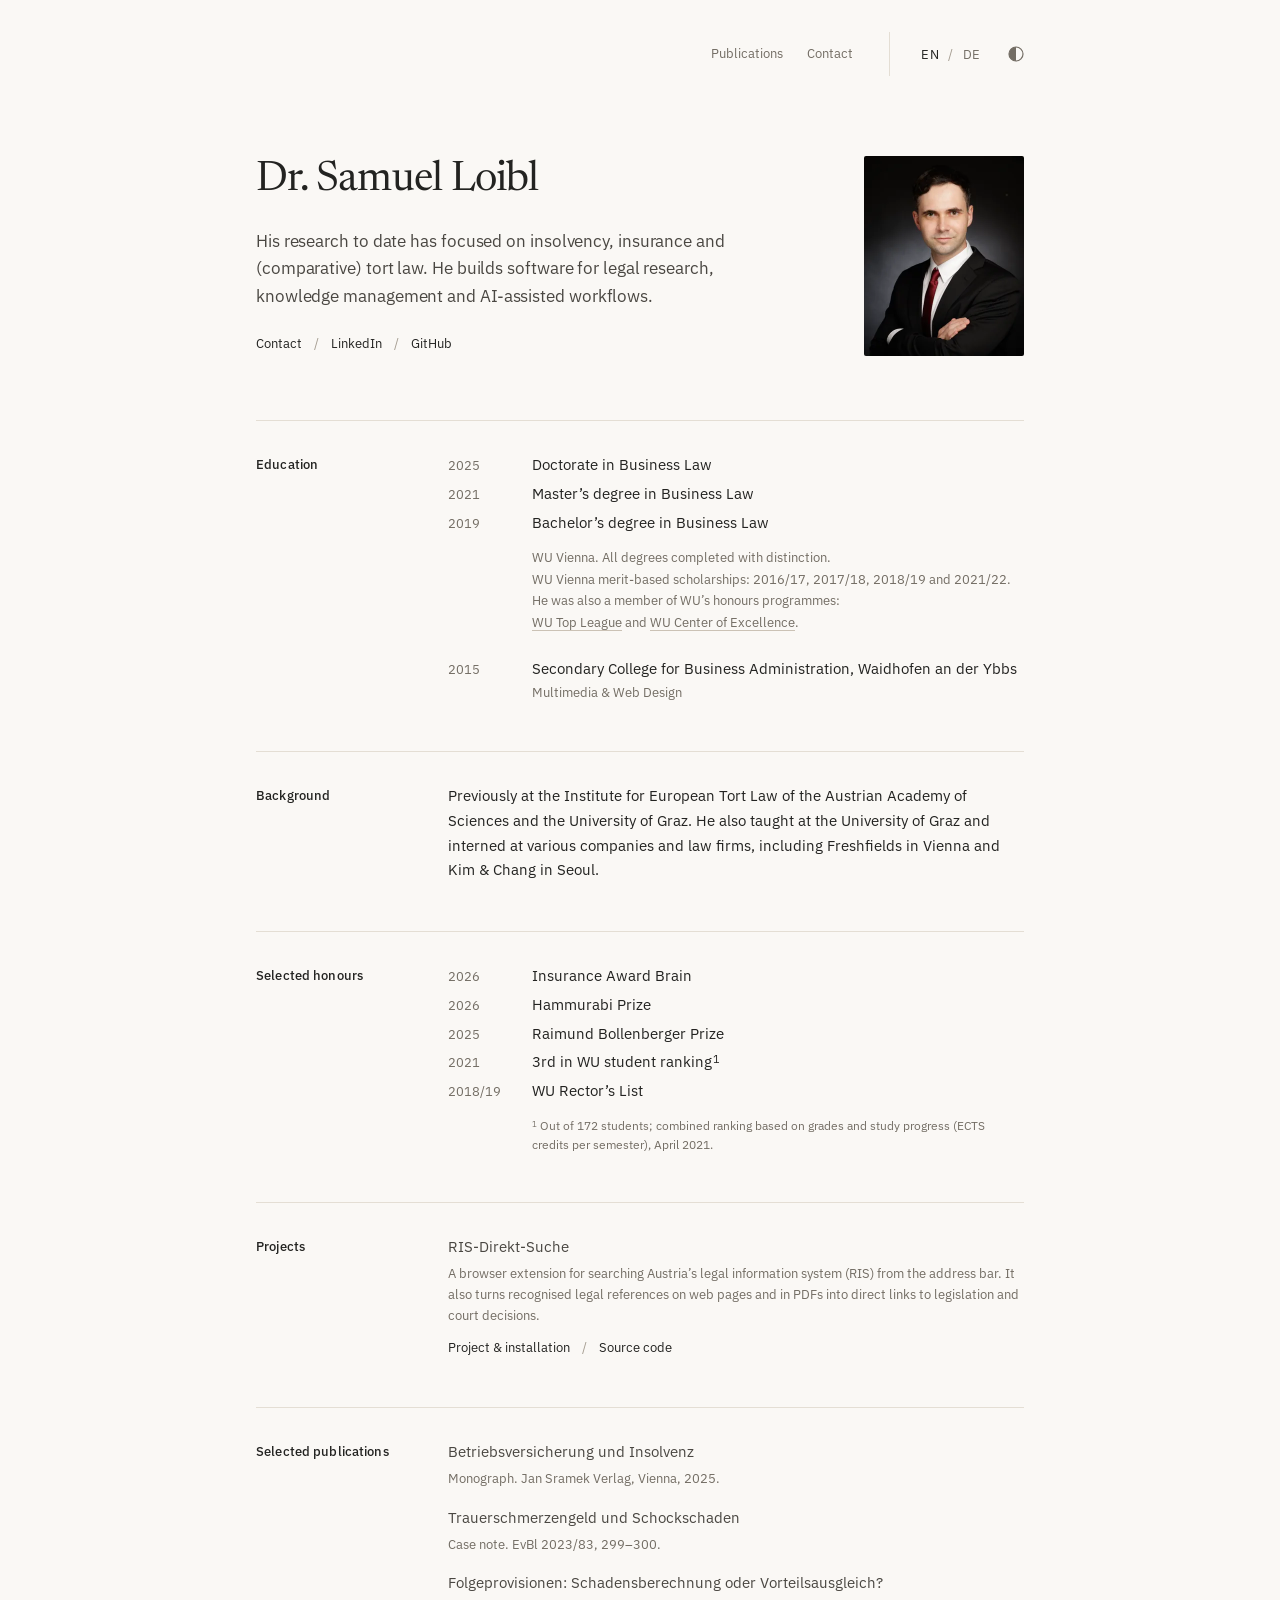
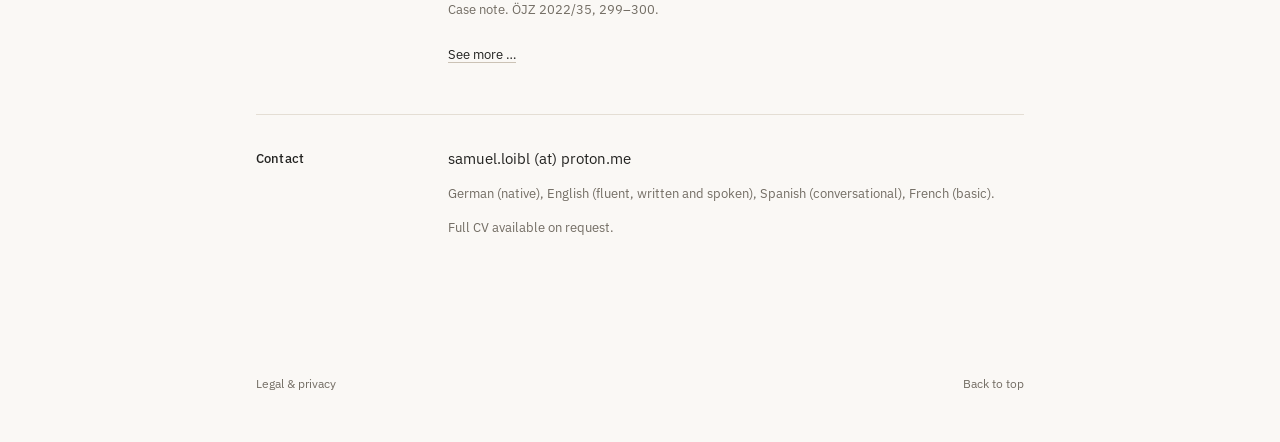
==== index.html @ 99f3029d "Publish bilingual personal website with mobile layout and WebMCP" ====
<!doctype html>
<html lang="en"><head><meta charset="utf-8"><meta name="viewport" content="width=device-width, initial-scale=1">
<meta http-equiv="Content-Security-Policy" content="default-src &#x27;self&#x27;; script-src &#x27;self&#x27; &#x27;sha256-1EBSZMq3tw6TobYhyd/L2dE8TTDBQzNN4M6pTHFcVWs=&#x27;; style-src &#x27;self&#x27;; img-src &#x27;self&#x27;; font-src &#x27;self&#x27;; connect-src &#x27;self&#x27;; object-src &#x27;none&#x27;; base-uri &#x27;none&#x27;; form-action &#x27;none&#x27;; frame-src &#x27;none&#x27;"><meta name="referrer" content="no-referrer">
<title>Dr. Samuel Loibl | Law &amp; AI</title><meta name="description" content="Dr. Samuel Loibl – law, AI and personal software projects. Research background in insolvency, insurance and (comparative) tort law."><meta name="author" content="Samuel Loibl"><meta name="theme-color" content="#faf8f5"><script>try{if(localStorage.getItem('theme')==='dark')document.documentElement.dataset.theme='dark'}catch(e){}</script><meta name="robots" content="index, follow, max-image-preview:large">
<link rel="canonical" href="https://samuelloibl.github.io/"><link rel="alternate" hreflang="en" href="https://samuelloibl.github.io/"><link rel="alternate" hreflang="de" href="https://samuelloibl.github.io/de/"><link rel="alternate" hreflang="x-default" href="https://samuelloibl.github.io/"><link rel="icon" href="/assets/monogram.svg" type="image/svg+xml"><link rel="preload" href="/assets/ibm-plex-sans-latin.woff2" as="font" type="font/woff2" crossorigin><link rel="preload" href="/assets/newsreader-latin.woff2" as="font" type="font/woff2" crossorigin><link rel="stylesheet" href="/styles.css">
<meta property="og:type" content="website"><meta property="og:title" content="Dr. Samuel Loibl | Law &amp; AI"><meta property="og:description" content="Dr. Samuel Loibl – law, AI and personal software projects. Research background in insolvency, insurance and (comparative) tort law."><meta property="og:url" content="https://samuelloibl.github.io/"><meta property="og:site_name" content="Samuel Loibl"><meta property="og:locale" content="en_GB"><meta property="og:image" content="https://samuelloibl.github.io/assets/social-card.png"><meta property="og:image:width" content="1200"><meta property="og:image:height" content="630"><meta property="og:image:alt" content="Dr. Samuel Loibl"><meta name="twitter:card" content="summary_large_image">
<script type="application/ld+json">{"@context": "https://schema.org", "@graph": [{"@type": "WebSite", "@id": "https://samuelloibl.github.io/#website", "name": "Samuel Loibl", "url": "https://samuelloibl.github.io/", "inLanguage": ["en", "de"]}, {"@type": "ProfilePage", "@id": "https://samuelloibl.github.io/#profile", "url": "https://samuelloibl.github.io/", "inLanguage": "en", "mainEntity": {"@type": "Person", "@id": "https://samuelloibl.github.io/#person", "name": "Samuel Loibl", "honorificPrefix": "Dr.", "url": "https://samuelloibl.github.io/", "description": "Dr. Samuel Loibl – law, AI and personal software projects. Research background in insolvency, insurance and (comparative) tort law.", "image": "https://samuelloibl.github.io/assets/samuel-loibl-portrait.webp", "sameAs": ["https://www.linkedin.com/in/samuel-loibl-91526b163/", "https://github.com/infinitelearning1"], "alumniOf": {"@type": "CollegeOrUniversity", "name": "Wirtschaftsuniversität Wien"}}}]}</script><script type="module" src="/assets/site.js"></script></head><body><div class="site-shell"><a class="skip-link" href="#main">Skip to content</a><header class="site-header"><nav aria-label="Main navigation"><a href="/publications/">Publications</a><a href="/#kontakt">Contact</a><span class="language-switch" role="group" aria-label="Language"><a href="/" lang="en" hreflang="en" aria-current="true">EN</a><span aria-hidden="true">/</span><a href="/de/" lang="de" hreflang="de">DE</a></span><button class="theme-toggle" type="button" aria-pressed="false" aria-label="Dark mode" title="Dark mode" hidden><svg viewBox="0 0 16 16" aria-hidden="true"><circle cx="8" cy="8" r="7" fill="none" stroke="currentColor" stroke-width="1.2"/><path d="M8 1a7 7 0 0 0 0 14z" fill="currentColor"/></svg></button></nav></header><main id="main"><section class="intro" aria-labelledby="intro-title">
  <div class="intro-copy"><h1 id="intro-title">Dr.&nbsp;Samuel Loibl</h1><p class="lead">His research to date has focused on insolvency, insurance and (comparative) tort law. He builds software for legal research, knowledge management and AI-assisted workflows.</p><div class="text-links"><a href="#kontakt">Contact</a><span aria-hidden="true">/</span><a href="https://www.linkedin.com/in/samuel-loibl-91526b163/">LinkedIn</a><span aria-hidden="true">/</span><a href="https://github.com/infinitelearning1">GitHub</a></div></div><figure class="portrait"><img src="/assets/samuel-loibl-portrait.webp" srcset="/assets/samuel-loibl-portrait-320.webp 320w, /assets/samuel-loibl-portrait.webp 480w" sizes="(max-width: 560px) 104px, 160px" alt="Samuel Loibl" width="480" height="600" decoding="async" fetchpriority="high"></figure>
</section>
<div class="register" id="profil">
<section class="row" aria-labelledby="education-title"><h2 class="row-label" id="education-title">Education</h2><div class="row-body"><dl class="timeline"><div><dt>Doctorate in Business Law</dt><dd><time datetime="2025">2025</time></dd></div><div><dt>Master’s degree in Business Law</dt><dd><time datetime="2021">2021</time></dd></div><div><dt>Bachelor’s degree in Business Law</dt><dd><time datetime="2019">2019</time></dd></div></dl><p class="row-note education-note">WU Vienna. All degrees completed with distinction.<br>WU Vienna merit-based scholarships: 2016/17, 2017/18, 2018/19 and 2021/22.<br>He was also a member of WU’s honours programmes: <a href="https://www.wu.ac.at/studierende/mein-studium/bachelorguide/bachelorguide-fuer-deutschsprachige-programme/foerderprogramme/wu-top-league/admission">WU Top League</a> and <a href="https://www.wu.ac.at/coe">WU Center of Excellence</a>.</p><dl class="timeline timeline-earlier"><div><dt>Secondary College for Business Administration, Waidhofen an der Ybbs<span class="timeline-detail">Multimedia &amp; Web Design</span></dt><dd><time datetime="2015">2015</time></dd></div></dl></div></section>
<section class="row" aria-labelledby="background-title"><h2 class="row-label" id="background-title">Background</h2><div class="row-body"><p>Previously at the Institute for European Tort Law of the Austrian Academy of Sciences and the University of Graz. He also taught at the University of Graz and interned at various companies and law firms, including Freshfields in Vienna and Kim &amp; Chang in Seoul.</p></div></section>
<section class="row" aria-labelledby="honours-title"><h2 class="row-label" id="honours-title">Selected honours</h2><div class="row-body"><dl class="timeline"><div><dt>Insurance Award Brain</dt><dd>2026</dd></div><div><dt>Hammurabi Prize</dt><dd>2026</dd></div><div><dt>Raimund Bollenberger Prize</dt><dd>2025</dd></div><div><dt>3rd in WU student ranking<sup>1</sup></dt><dd>2021</dd></div><div><dt>WU Rector’s List</dt><dd>2018/19</dd></div></dl><p class="row-note footnote"><sup>1</sup> Out of 172 students; combined ranking based on grades and study progress (ECTS credits per semester), April 2021.</p></div></section>
<section class="row" id="projekte" aria-labelledby="projects-title"><h2 class="row-label" id="projects-title">Projects</h2><div class="row-body"><article class="entry"><h3 class="entry-title"><a href="https://infinitelearning1.github.io/ris-direkt-suche/">RIS-Direkt-Suche</a></h3><p class="entry-description">A browser extension for searching Austria’s legal information system (RIS) from the address bar. It also turns recognised legal references on web pages and in PDFs into direct links to legislation and court decisions.</p><div class="text-links"><a href="https://infinitelearning1.github.io/ris-direkt-suche/">Project &amp; installation</a><span aria-hidden="true">/</span><a href="https://github.com/infinitelearning1/ris-direkt-suche">Source code</a></div></article></div></section>
<section class="row" id="publikationen" aria-labelledby="publications-title"><h2 class="row-label" id="publications-title">Selected publications</h2><div class="row-body"><ul class="publication-list selected-publications"><li class="entry" data-record="P14"><h3 class="entry-title" lang="de"><a href="https://www.jan-sramek-verlag.at/buch/978-3-7097-0396-0/">Betriebsversicherung und Insolvenz</a></h3><p class="entry-meta">Monograph. Jan Sramek Verlag, Vienna, 2025.</p></li><li class="entry" data-record="P06"><h3 class="entry-title" lang="de">Trauerschmerzengeld und Schockschaden</h3><p class="entry-meta">Case note. EvBl 2023/83, 299–300.</p></li><li class="entry" data-record="P05"><h3 class="entry-title" lang="de">Folgeprovisionen: Schadensberechnung oder Vorteilsausgleich?</h3><p class="entry-meta">Case note. ÖJZ 2022/35, 299–300.</p></li></ul><div class="publication-links"><a class="publication-more" href="/publications/" aria-label="See more publications and talks">See more …</a></div></div></section>
<section class="row contact" id="kontakt" aria-labelledby="contact-title" data-nosnippet><h2 class="row-label" id="contact-title">Contact</h2><div class="row-body"><p class="email-text">samuel.loibl (at) proton.me</p><p class="row-note language-note">German (native), English (fluent, written and spoken), Spanish (conversational), French (basic).</p><p class="row-note">Full CV available on request.</p></div></section>
</div>
</main><footer class="site-footer"><a href="/legal/">Legal &amp; privacy</a><a href="#main">Back to top</a></footer></div></body></html>
---- styles.css ----
/* Samuel Loibl — personal profile and long-form reading system.
   One type scale, one 4px spacing grid, one register: label column + text column. */
@font-face {
  font-family: 'IBM Plex Sans';
  font-style: normal;
  font-weight: 100 700;
  font-stretch: 100%;
  font-display: swap;
  src: url('/assets/ibm-plex-sans-latin-ext.woff2') format('woff2');
  unicode-range: U+0100-02BA, U+02BD-02C5, U+02C7-02CC, U+02CE-02D7, U+02DD-02FF, U+0304, U+0308, U+0329, U+1D00-1DBF, U+1E00-1E9F, U+1EF2-1EFF, U+2020, U+20A0-20AB, U+20AD-20C4, U+2113, U+2C60-2C7F, U+A720-A7FF;
}
@font-face {
  font-family: 'IBM Plex Sans';
  font-style: normal;
  font-weight: 100 700;
  font-stretch: 100%;
  font-display: swap;
  src: url('/assets/ibm-plex-sans-latin.woff2') format('woff2');
  unicode-range: U+0000-00FF, U+0131, U+0152-0153, U+02BB-02BC, U+02C6, U+02DA, U+02DC, U+0304, U+0308, U+0329, U+2000-206F, U+20AC, U+2122, U+2191, U+2193, U+2212, U+2215, U+FEFF, U+FFFD;
}
@font-face {
  font-family: 'Newsreader';
  font-style: normal;
  font-weight: 200 800;
  font-display: swap;
  src: url('/assets/newsreader-latin-ext.woff2') format('woff2');
  unicode-range: U+0100-02BA, U+02BD-02C5, U+02C7-02CC, U+02CE-02D7, U+02DD-02FF, U+0304, U+0308, U+0329, U+1D00-1DBF, U+1E00-1E9F, U+1EF2-1EFF, U+2020, U+20A0-20AB, U+20AD-20C4, U+2113, U+2C60-2C7F, U+A720-A7FF;
}
@font-face {
  font-family: 'Newsreader';
  font-style: normal;
  font-weight: 200 800;
  font-display: swap;
  src: url('/assets/newsreader-latin.woff2') format('woff2');
  unicode-range: U+0000-00FF, U+0131, U+0152-0153, U+02BB-02BC, U+02C6, U+02DA, U+02DC, U+0304, U+0308, U+0329, U+2000-206F, U+20AC, U+2122, U+2191, U+2193, U+2212, U+2215, U+FEFF, U+FFFD;
}

:root {
  color-scheme: light;

  /* Colour: paper, ink, blue for interaction only */
  --paper: #faf8f5;
  --surface: #f1ede6;
  --ink: #232321;
  --ink-soft: #4a4742;
  --muted: #736d64;
  --faint: #a59d91;
  --line: #e4ded4;
  --underline: #cbc2b5;
  --blue: #3a5a8a;
  --selection: #e2e8f1;
  --selection-ink: #1f365c;

  /* Type */
  --serif: 'Newsreader', Georgia, 'Times New Roman', serif;
  --sans: 'IBM Plex Sans', 'Segoe UI', system-ui, sans-serif;
  --text-xs: 0.75rem;     /* 12px  notes, footnotes */
  --text-sm: 0.8125rem;   /* 13px  labels, nav, meta */
  --text-base: 0.9375rem; /* 15px  body */
  --text-md: 0.9375rem;   /* 15px  entry titles */
  --text-lg: 1.0625rem;   /* 17px  lead */
  --text-xl: 2.625rem;    /* 42px  name */
  --text-2xl: 3rem;       /* 48px  page titles */
  --leading: 1.65;
  --leading-tight: 1.15;

  /* Space: 4px grid */
  --s-1: 0.25rem;
  --s-2: 0.5rem;
  --s-3: 0.75rem;
  --s-4: 1rem;
  --s-5: 1.5rem;
  --s-6: 2rem;
  --s-7: 3rem;
  --s-8: 4rem;
  --s-9: 6rem;

  /* Layout */
  --label: 10rem;
  --gap: 2rem;
  --measure: 36rem;
  --shell: calc(var(--label) + var(--gap) + var(--measure));
  --gutter: 3rem;

  --ease: 160ms ease;

  background: var(--paper);
  color: var(--ink);
  font-family: var(--sans);
  font-size: 100%;
  font-optical-sizing: auto;
  font-kerning: normal;
  text-rendering: optimizeLegibility;
  -webkit-font-smoothing: antialiased;
  -moz-osx-font-smoothing: grayscale;
  -webkit-text-size-adjust: 100%;
  text-size-adjust: 100%;
}

/* Light is the default; dark only on explicit choice (see assets/site.js). */
:root[data-theme='dark'] {
  color-scheme: dark;
  --paper: #1c1b19;
  --surface: #262421;
  --ink: #e9e5de;
  --ink-soft: #cbc6bd;
  --muted: #9b958b;
  --faint: #6f6a62;
  --line: #34312d;
  --underline: #57534c;
  --blue: #9db5dc;
  --selection: #2f3d52;
  --selection-ink: #e9eef7;
}

/* Fallback cross-fade for browsers without the View Transitions API */
:root.theme-fading,
:root.theme-fading *,
:root.theme-fading *::before,
:root.theme-fading *::after {
  transition: background-color 260ms ease, color 260ms ease, border-color 260ms ease, text-decoration-color 260ms ease !important;
}
::view-transition-old(root),
::view-transition-new(root) { animation-duration: 260ms; animation-timing-function: cubic-bezier(.4, 0, .2, 1); }

/* Theme switch: a small half-filled disc */
.theme-toggle {
  display: inline-grid;
  place-items: center;
  width: 2.75rem;
  height: 2.75rem;
  margin: 0 -0.875rem 0 -1.125rem;
  padding: 0;
  border: 0;
  background: none;
  color: var(--muted);
  cursor: pointer;
  align-self: center;
  transition: color var(--ease);
}
.theme-toggle:hover { color: var(--blue); }
/* Reserve the control's space while the small module loads. */
.theme-toggle[hidden] { display: inline-grid !important; visibility: hidden; }
.theme-toggle:focus-visible { outline: 2px solid var(--blue); outline-offset: -6px; border-radius: 50%; }
.theme-toggle svg { width: 1rem; height: 1rem; transition: transform 260ms cubic-bezier(.4, 0, .2, 1); }
:root[data-theme='dark'] .theme-toggle svg { transform: rotate(180deg); }

/* Base */
* { box-sizing: border-box; }
html { scroll-behavior: smooth; scroll-padding-top: var(--s-6); }
body {
  margin: 0;
  min-height: 100vh;
  background: var(--paper);
  font-size: var(--text-base);
  line-height: var(--leading);
}
h1, h2, h3, p, figure, dl, dd { margin: 0; }
h1, h2, h3 { font-weight: 450; text-wrap: balance; }
p { text-wrap: pretty; }
sup { font-size: 0.7em; line-height: 0; vertical-align: 0.4em; margin-left: 0.05em; }
input, select, button { font: inherit; }
[hidden] { display: none !important; }
::selection { color: var(--selection-ink); background: var(--selection); }

a {
  color: inherit;
  text-decoration-line: underline;
  text-decoration-color: var(--underline);
  text-decoration-thickness: 1px;
  text-underline-offset: 0.22em;
  transition: color var(--ease), text-decoration-color var(--ease);
}
a:hover { color: var(--blue); text-decoration-color: currentColor; }
a:focus-visible, input:focus-visible, select:focus-visible, summary:focus-visible {
  outline: 2px solid var(--blue);
  outline-offset: 4px;
  border-radius: 1px;
}
.arrow {
  display: inline-block;
  margin-left: 0.3em;
  font-family: var(--sans);
  font-weight: 400;
  transition: transform var(--ease);
}
a:hover .arrow { transform: translateX(2px); }

.muted { color: var(--muted); }
.keep-together { white-space: nowrap; hyphens: none; }
.small { font-size: var(--text-xs); line-height: 1.6; }
.visually-hidden { position: absolute; width: 1px; height: 1px; overflow: hidden; clip: rect(0, 0, 0, 0); white-space: nowrap; }
.skip-link { position: absolute; top: -100px; left: var(--s-5); z-index: 2; padding: var(--s-2) var(--s-3); background: var(--paper); font-size: var(--text-sm); }
.skip-link:focus { top: var(--s-3); }

/* Shell, header, footer */
.site-shell {
  max-width: calc(var(--shell) + 2 * var(--gutter));
  min-height: 100vh;
  margin: 0 auto;
  padding: 0 var(--gutter);
  display: flex;
  flex-direction: column;
}
main { flex: 1; }
.site-header {
  display: flex;
  align-items: baseline;
  justify-content: space-between;
  gap: var(--s-5);
  padding-block: var(--s-6) var(--s-4);
}
.wordmark {
  font: 450 1.0625rem/1 var(--serif);
  letter-spacing: -0.005em;
  text-decoration: none;
  white-space: nowrap;
}
.site-header nav {
  display: flex;
  flex-wrap: wrap;
  align-items: center;
  justify-content: flex-end;
  column-gap: var(--s-5);
  margin-left: auto;
  font-size: var(--text-sm);
  line-height: 2.75rem;
}
.site-header nav a { color: var(--muted); text-decoration: none; }
.site-header nav a:hover { color: var(--blue); }
.site-header nav a[aria-current='page'] { color: var(--ink); text-decoration: underline; text-decoration-color: var(--underline); }
.language-switch { display: inline-flex; align-items: center; gap: 0; margin-left: var(--s-3); padding-left: var(--s-5); border-left: 1px solid var(--line); line-height: 1; letter-spacing: 0.04em; }
.language-switch a { display: inline-flex; align-items: center; justify-content: center; min-width: 2rem; min-height: 2.75rem; }
.language-switch > span { padding-inline: 0.125rem; }
.site-header .language-switch a[aria-current='true'] { color: var(--ink); }
.language-switch > span { color: var(--faint); }

.site-footer {
  display: flex;
  flex-wrap: wrap;
  justify-content: space-between;
  gap: var(--s-5);
  margin-top: var(--s-8);
  padding-block: var(--s-5) var(--s-7);
  font-size: var(--text-xs);
  color: var(--muted);
}
.site-footer a { text-decoration: none; }

/* Shared text pieces */
.lead {
  max-width: 34rem;
  font: 400 var(--text-lg)/1.6 var(--sans);
  letter-spacing: -0.005em;
  color: var(--ink-soft);
}
.text-links {
  display: flex;
  flex-wrap: wrap;
  align-items: baseline;
  column-gap: var(--s-3);
  margin-top: var(--s-4);
  font: 400 var(--text-sm)/1.6 var(--sans);
}
.text-links a { text-decoration: none; }
.text-links a:hover { text-decoration: underline; }
.text-links > span[aria-hidden] { color: var(--faint); }
.eyebrow { font-size: var(--text-sm); color: var(--muted); letter-spacing: 0.02em; margin-bottom: var(--s-3); }
.quiet-link, .back-link { font-size: var(--text-sm); text-decoration: none; color: var(--muted); }

/* Home: intro */
.intro {
  display: grid;
  grid-template-columns: minmax(0, 1fr) auto;
  gap: var(--s-6);
  align-items: start;
  padding-block: var(--s-8) var(--s-8);
}
.intro h1 {
  font: 400 var(--text-xl)/var(--leading-tight) var(--serif);
  letter-spacing: -0.022em;
  margin-bottom: var(--s-5);
}
.intro .text-links { margin-top: var(--s-5); }
.portrait {
  width: 10rem;
  aspect-ratio: 4 / 5;
  overflow: hidden;
  border-radius: 2px;
}
.portrait img {
  display: block;
  width: 100%;
  height: 100%;
  object-fit: cover;
  object-position: center;
}
.portrait-placeholder {
  aspect-ratio: 4 / 5;
  display: flex;
  align-items: center;
  justify-content: center;
  background: var(--surface);
  color: var(--faint);
  font: italic 400 var(--text-sm) var(--serif);
}
.portrait figcaption { margin-top: var(--s-2); font-size: var(--text-xs); color: var(--muted); text-align: right; }

/* Register: label column + text column */
.row {
  display: grid;
  grid-template-columns: var(--label) minmax(0, var(--measure));
  column-gap: var(--gap);
  padding-block: var(--s-6) var(--s-7);
  border-top: 1px solid var(--line);
}
.row-label {
  grid-column: 1;
  font: 500 var(--text-sm)/1.5rem var(--sans);
  letter-spacing: 0.01em;
  color: var(--ink);
}
.row-count { display: block; font-weight: 400; color: var(--faint); font-variant-numeric: tabular-nums; }
.row-body { grid-column: 2; min-width: 0; }
.row-body > p + p { margin-top: var(--s-3); }
.row-note { margin-top: var(--s-3); font-size: var(--text-sm); color: var(--muted); }
.footnote { font-size: var(--text-xs); line-height: 1.6; }
.row-end { border-top: 0; padding-top: 0; }
.language-note { font-size: var(--text-sm); color: var(--muted); }

/* Timeline: year column + text, aligned identically everywhere */
.timeline > div {
  display: grid;
  grid-template-columns: 4.25rem minmax(0, 1fr);
  column-gap: var(--s-4);
  align-items: baseline;
}
.timeline > div + div { margin-top: var(--s-1); }
.timeline dt { grid-column: 2; grid-row: 1; font-weight: 400; }
.timeline dd {
  grid-column: 1;
  grid-row: 1;
  font-size: var(--text-sm);
  color: var(--muted);
  font-variant-numeric: tabular-nums lining-nums;
  white-space: nowrap;
}
.timeline dt a { text-decoration-color: var(--underline); }
.timeline-detail { display: block; font-size: var(--text-sm); color: var(--muted); }

.timeline + .row-note { padding-left: calc(4.25rem + var(--s-4)); }
.education-note a { white-space: nowrap; }
.timeline-earlier { margin-top: var(--s-5); }

/* Entries: projects, publications, notes */
.entry + .entry { margin-top: var(--s-5); }
.entry-title {
  font: 400 var(--text-base)/var(--leading) var(--sans);
  letter-spacing: normal;
  color: var(--ink-soft);
}
.entry-title a { text-decoration: none; }
.entry-title a:hover { text-decoration: underline; text-decoration-color: currentColor; }
.publication-files {
  display: inline-flex;
  gap: 0.375rem;
  margin-inline-start: 0.5rem;
  vertical-align: middle;
  transform: translateY(-0.1em);
  white-space: nowrap;
  hyphens: none;
}
.publication-files .publication-file {
  display: inline-flex;
  align-items: center;
  min-height: 1.5rem;
  padding: 0.125rem 0.375rem;
  border: 1px solid var(--underline);
  border-radius: 0.1875rem;
  font: 400 0.6875rem/1.2 var(--sans);
  color: var(--ink-soft);
  text-decoration: none;
  transition: color var(--ease), border-color var(--ease), background-color var(--ease);
}
.publication-files .publication-file:hover {
  color: var(--blue);
  border-color: currentColor;
  text-decoration: none;
  background-color: var(--selection);
}
.entry-title + p { margin-top: var(--s-1); }
.entry-meta, .entry-description { font-size: var(--text-sm); line-height: 1.6; color: var(--muted); overflow-wrap: break-word; }
.entry-meta a { text-decoration-color: var(--underline); }
.entry .text-links { margin-top: var(--s-3); }
.publication-links {
  display: flex;
  flex-wrap: wrap;
  align-items: baseline;
  gap: var(--s-2) var(--s-5);
  margin-top: var(--s-3);
  font: 400 var(--text-sm)/1.6 var(--sans);
}
.publication-more { white-space: nowrap; }
.selected-publications .entry + .entry { margin-top: var(--s-4); }
.selected-publications + .publication-links { margin-top: var(--s-5); }
.email-text { font-variant-numeric: tabular-nums; }

/* Subpages */
.page-intro { max-width: calc(var(--label) + var(--gap) + var(--measure)); padding-block: var(--s-8) var(--s-7); }
.page-intro h1 {
  font: 400 var(--text-2xl)/1.1 var(--serif);
  letter-spacing: -0.025em;
  margin-bottom: var(--s-4);
}
.page-intro .text-links { margin-top: var(--s-5); }
.page-intro .back-link { display: inline-block; margin-top: var(--s-5); }

.publication-list { margin: 0; padding: 0; list-style: none; }
.publication-item { scroll-margin-top: var(--s-6); }
.publication-item:target .entry-title { color: var(--blue); }
.publication-group .row-label { position: sticky; top: var(--s-5); align-self: start; }
.source-note { max-width: 32rem; font-size: var(--text-xs); line-height: 1.6; color: var(--muted); }

.note-preview-link { display: block; text-decoration: none; }
.note-preview-link:hover .entry-title { color: var(--blue); }
.draft-label { font-size: var(--text-xs); color: var(--muted); }

/* Article (local preview) */
.article-intro { max-width: none; }
.article-intro > .back-link { display: inline-block; margin-bottom: var(--s-6); }
.article-intro h1 { font-size: 3.25rem; max-width: 40rem; }
.draft-notice {
  max-width: var(--measure);
  margin-top: var(--s-5);
  padding-left: var(--s-4);
  border-left: 2px solid var(--line);
  font-size: var(--text-sm);
  color: var(--muted);
}
.article-layout {
  display: grid;
  grid-template-columns: var(--label) minmax(0, var(--measure));
  column-gap: var(--gap);
  align-items: start;
  padding-top: var(--s-6);
  border-top: 1px solid var(--line);
}
.article-toc { position: sticky; top: var(--s-6); }
.article-toc summary { list-style: none; margin-bottom: var(--s-4); font: 500 var(--text-sm)/1.5rem var(--sans); cursor: pointer; }
.article-toc summary::-webkit-details-marker { display: none; }
.article-toc ol { margin: 0; padding: 0; list-style: none; }
.article-toc li + li { margin-top: var(--s-1); }
.article-toc a {
  display: block;
  padding: var(--s-1) 0 var(--s-1) var(--s-3);
  border-left: 1px solid var(--line);
  font-size: var(--text-xs);
  line-height: 1.5;
  color: var(--muted);
  text-decoration: none;
}
.article-toc a:hover, .article-toc a.is-active { color: var(--blue); border-color: var(--blue); }
.article-toc .toc-level-3 a { padding-left: var(--s-5); }

.prose {
  font: 400 1.25rem/1.7 var(--serif);
  font-variant-numeric: oldstyle-nums proportional-nums;
  hanging-punctuation: first;
  overflow-wrap: break-word;
}
.prose p { margin-bottom: 1.7rem; }
.prose h2 { font: 450 1.75rem/1.25 var(--serif); letter-spacing: -0.015em; margin: var(--s-7) 0 var(--s-4); scroll-margin-top: var(--s-6); }
.prose h3 { font: 450 1.375rem/1.35 var(--serif); margin: var(--s-6) 0 var(--s-3); scroll-margin-top: var(--s-6); }
.prose hr { border: 0; border-top: 1px solid var(--line); margin: var(--s-7) 0; }
.prose blockquote { margin: var(--s-6) 0; padding-left: var(--s-5); border-left: 2px solid var(--blue); color: var(--ink-soft); font-style: italic; }
.prose li { margin-bottom: var(--s-2); }
.prose .footnote-ref { margin-left: 2px; font: 0.625rem var(--sans); vertical-align: super; }
.prose .footnotes-section { margin-top: var(--s-7); padding-top: var(--s-3); border-top: 1px solid var(--line); font: var(--text-sm)/1.6 var(--sans); color: var(--ink-soft); }

/* Styleguide compatibility */
.degree-list > div { display: grid; grid-template-columns: 4.25rem minmax(0, 1fr); column-gap: var(--s-4); }
.degree-list dt { grid-column: 2; grid-row: 1; font-weight: 400; }
.degree-list dd { grid-column: 1; grid-row: 1; color: var(--muted); font-variant-numeric: tabular-nums; }
.degree-note { margin-top: var(--s-3); font-size: var(--text-xs); color: var(--muted); }

/* Tablet and phone: the register collapses into one column */
@media (max-width: 760px) {
  :root { --gutter: 1.5rem; }
  .intro { padding-block: var(--s-7); }
  .row, .article-layout { grid-template-columns: minmax(0, 1fr); }
  .row-label { margin-bottom: var(--s-3); }
  .row-count { display: inline; margin-left: var(--s-2); }
  .row-body { grid-column: 1; }
  .publication-group .row-label { position: static; }
  .row { padding-block: var(--s-5) var(--s-6); }
  .page-intro { padding-block: var(--s-7) var(--s-6); }
  .article-toc { position: static; margin-bottom: var(--s-5); padding-bottom: var(--s-4); border-bottom: 1px solid var(--line); }
  .article-toc summary { list-style: revert; margin-bottom: var(--s-3); }
  .article-toc details:not([open]) summary { margin-bottom: 0; }
  .article-layout { border-top: 0; padding-top: 0; }
}
@media (max-width: 560px) {
  :root { --gutter: 1.25rem; --text-xl: 2.125rem; --text-2xl: 2.375rem; }
  .timeline + .education-note { padding-left: 0; }
  .site-header { padding-block: var(--s-4) var(--s-2); }
  .site-header.has-wordmark { flex-wrap: wrap; row-gap: 0; }
  .site-header.has-wordmark nav { flex-basis: 100%; margin-left: 0; justify-content: flex-start; }
  .site-header nav { align-items: center; column-gap: var(--s-3); }
  .language-switch { align-items: center; gap: 0; margin-left: 0; padding-left: var(--s-2); }
  .theme-toggle { flex: 0 0 2.75rem; margin-inline: 0 -0.5rem; }
  .intro { grid-template-columns: minmax(0, 1fr); gap: var(--s-5); padding-block: var(--s-5) var(--s-6); }
  .portrait { order: -1; width: 6.5rem; }
  .portrait figcaption { display: none; }
  .intro h1 { margin-bottom: var(--s-4); }
  .intro .text-links { margin-top: var(--s-4); }
  .text-links a, .publication-more, .site-footer a { display: inline-flex; align-items: center; min-height: 2rem; padding-block: 0.375rem; }
  .timeline + .row-note.footnote { padding-left: 0; }
  .page-intro { padding-block: var(--s-6) var(--s-5); }
  .row-body, .lead, .entry-title, .prose { hyphens: auto; -webkit-hyphens: auto; }
  .lead:lang(en) { hyphens: none; -webkit-hyphens: none; }
  .article-intro h1 { font-size: 2.375rem; }
  .prose { font-size: 1.125rem; }
  .prose h2 { font-size: 1.5rem; }
  .site-footer { margin-top: var(--s-7); column-gap: var(--s-4); row-gap: var(--s-2); padding-bottom: calc(var(--s-6) + env(safe-area-inset-bottom, 0px)); }
}
@media (max-width: 400px) {
  .timeline > div { grid-template-columns: 3rem minmax(0, 1fr); column-gap: var(--s-2); }
  .timeline + .row-note:not(.education-note):not(.footnote) { padding-left: calc(3rem + var(--s-2)); }
  .site-header nav { column-gap: var(--s-2); }
  .language-switch { padding-left: var(--s-1); }
}
/* One short entrance, without scroll effects or a hidden-content dependency. */
@keyframes quiet-arrival {
  from { opacity: 0.7; transform: translateY(5px); }
  to { opacity: 1; transform: none; }
}
@media screen and (prefers-reduced-motion: no-preference) {
  .intro-copy, .portrait, .page-intro {
    animation: quiet-arrival 360ms cubic-bezier(.2, .65, .3, 1) backwards;
  }
  .portrait { animation-delay: 60ms; }
}
@media (prefers-reduced-motion: reduce) {
  html { scroll-behavior: auto; }
  *, *::before, *::after { transition: none !important; animation: none !important; }
  ::view-transition-old(root), ::view-transition-new(root) { animation: none !important; }
}
@media print {
  .site-header nav, .skip-link, .site-footer a, .portrait { display: none; }
  .site-shell { max-width: none; padding: 0; }
  a { text-decoration: none; }
}
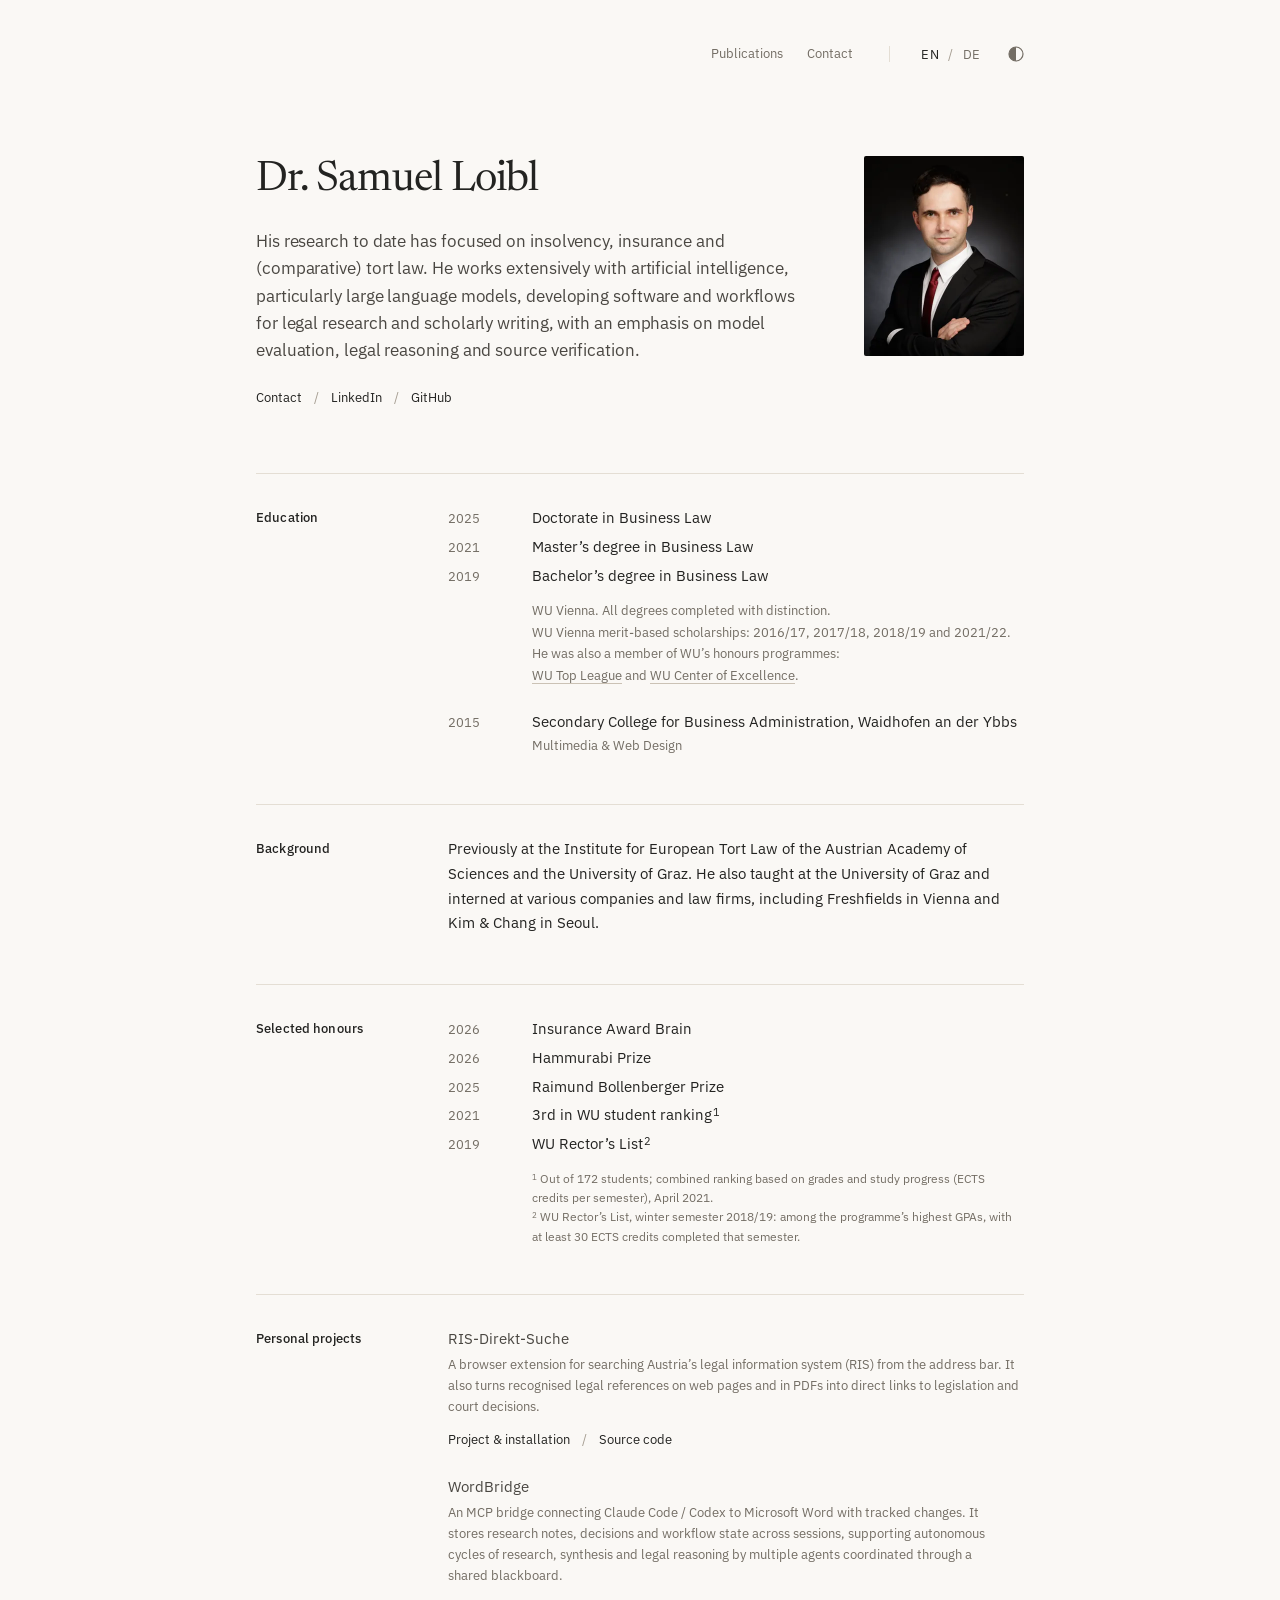
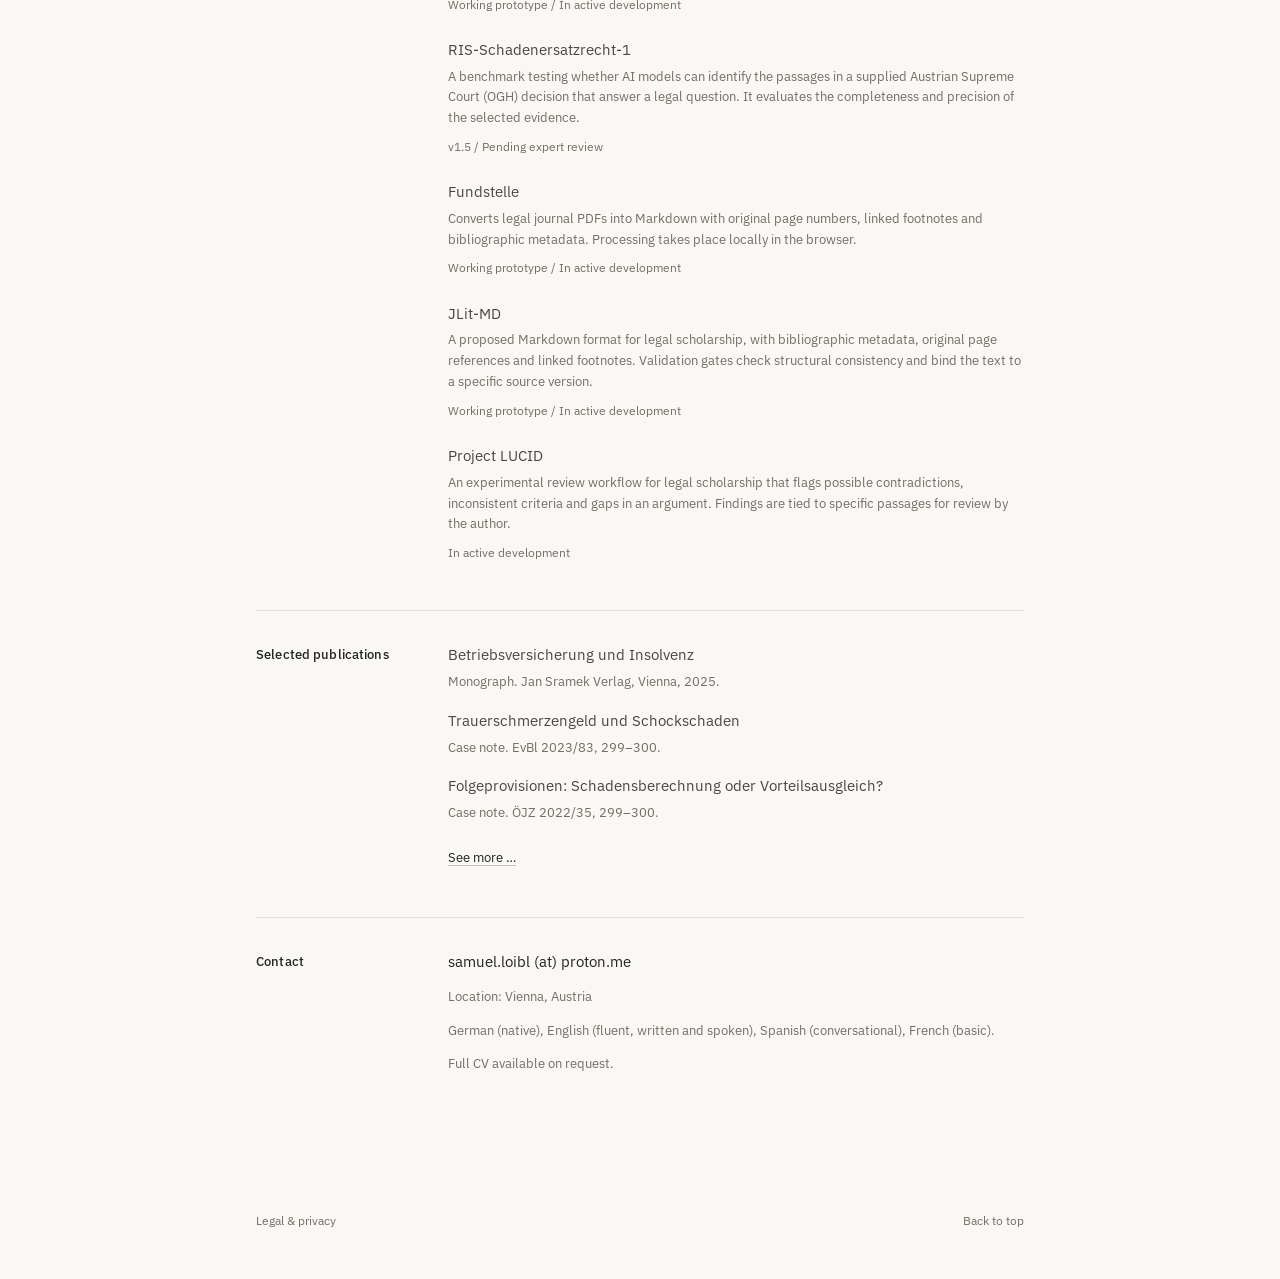
==== commit e55db4bc: "Update bilingual profile, personal projects and honours" ====
--- a/index.html
+++ b/index.html
@@ -2,17 +2,17 @@
 <html lang="en"><head><meta charset="utf-8"><meta name="viewport" content="width=device-width, initial-scale=1">
 <meta http-equiv="Content-Security-Policy" content="default-src &#x27;self&#x27;; script-src &#x27;self&#x27; &#x27;sha256-1EBSZMq3tw6TobYhyd/L2dE8TTDBQzNN4M6pTHFcVWs=&#x27;; style-src &#x27;self&#x27;; img-src &#x27;self&#x27;; font-src &#x27;self&#x27;; connect-src &#x27;self&#x27;; object-src &#x27;none&#x27;; base-uri &#x27;none&#x27;; form-action &#x27;none&#x27;; frame-src &#x27;none&#x27;"><meta name="referrer" content="no-referrer">
 <title>Dr. Samuel Loibl | Law &amp; AI</title><meta name="description" content="Dr. Samuel Loibl – law, AI and personal software projects. Research background in insolvency, insurance and (comparative) tort law."><meta name="author" content="Samuel Loibl"><meta name="theme-color" content="#faf8f5"><script>try{if(localStorage.getItem('theme')==='dark')document.documentElement.dataset.theme='dark'}catch(e){}</script><meta name="robots" content="index, follow, max-image-preview:large">
-<link rel="canonical" href="https://samuelloibl.github.io/"><link rel="alternate" hreflang="en" href="https://samuelloibl.github.io/"><link rel="alternate" hreflang="de" href="https://samuelloibl.github.io/de/"><link rel="alternate" hreflang="x-default" href="https://samuelloibl.github.io/"><link rel="icon" href="/assets/monogram.svg" type="image/svg+xml"><link rel="preload" href="/assets/ibm-plex-sans-latin.woff2" as="font" type="font/woff2" crossorigin><link rel="preload" href="/assets/newsreader-latin.woff2" as="font" type="font/woff2" crossorigin><link rel="stylesheet" href="/styles.css">
+<link rel="canonical" href="https://samuelloibl.github.io/"><link rel="alternate" hreflang="en" href="https://samuelloibl.github.io/"><link rel="alternate" hreflang="de" href="https://samuelloibl.github.io/de/"><link rel="alternate" hreflang="x-default" href="https://samuelloibl.github.io/"><link rel="icon" href="/assets/monogram.svg" type="image/svg+xml"><link rel="preload" href="/assets/ibm-plex-sans-latin.woff2" as="font" type="font/woff2" crossorigin><link rel="preload" href="/assets/newsreader-latin.woff2" as="font" type="font/woff2" crossorigin><link rel="stylesheet" href="/styles.css?v=317d11c8c264">
 <meta property="og:type" content="website"><meta property="og:title" content="Dr. Samuel Loibl | Law &amp; AI"><meta property="og:description" content="Dr. Samuel Loibl – law, AI and personal software projects. Research background in insolvency, insurance and (comparative) tort law."><meta property="og:url" content="https://samuelloibl.github.io/"><meta property="og:site_name" content="Samuel Loibl"><meta property="og:locale" content="en_GB"><meta property="og:image" content="https://samuelloibl.github.io/assets/social-card.png"><meta property="og:image:width" content="1200"><meta property="og:image:height" content="630"><meta property="og:image:alt" content="Dr. Samuel Loibl"><meta name="twitter:card" content="summary_large_image">
-<script type="application/ld+json">{"@context": "https://schema.org", "@graph": [{"@type": "WebSite", "@id": "https://samuelloibl.github.io/#website", "name": "Samuel Loibl", "url": "https://samuelloibl.github.io/", "inLanguage": ["en", "de"]}, {"@type": "ProfilePage", "@id": "https://samuelloibl.github.io/#profile", "url": "https://samuelloibl.github.io/", "inLanguage": "en", "mainEntity": {"@type": "Person", "@id": "https://samuelloibl.github.io/#person", "name": "Samuel Loibl", "honorificPrefix": "Dr.", "url": "https://samuelloibl.github.io/", "description": "Dr. Samuel Loibl – law, AI and personal software projects. Research background in insolvency, insurance and (comparative) tort law.", "image": "https://samuelloibl.github.io/assets/samuel-loibl-portrait.webp", "sameAs": ["https://www.linkedin.com/in/samuel-loibl-91526b163/", "https://github.com/infinitelearning1"], "alumniOf": {"@type": "CollegeOrUniversity", "name": "Wirtschaftsuniversität Wien"}}}]}</script><script type="module" src="/assets/site.js"></script></head><body><div class="site-shell"><a class="skip-link" href="#main">Skip to content</a><header class="site-header"><nav aria-label="Main navigation"><a href="/publications/">Publications</a><a href="/#kontakt">Contact</a><span class="language-switch" role="group" aria-label="Language"><a href="/" lang="en" hreflang="en" aria-current="true">EN</a><span aria-hidden="true">/</span><a href="/de/" lang="de" hreflang="de">DE</a></span><button class="theme-toggle" type="button" aria-pressed="false" aria-label="Dark mode" title="Dark mode" hidden><svg viewBox="0 0 16 16" aria-hidden="true"><circle cx="8" cy="8" r="7" fill="none" stroke="currentColor" stroke-width="1.2"/><path d="M8 1a7 7 0 0 0 0 14z" fill="currentColor"/></svg></button></nav></header><main id="main"><section class="intro" aria-labelledby="intro-title">
-  <div class="intro-copy"><h1 id="intro-title">Dr.&nbsp;Samuel Loibl</h1><p class="lead">His research to date has focused on insolvency, insurance and (comparative) tort law. He builds software for legal research, knowledge management and AI-assisted workflows.</p><div class="text-links"><a href="#kontakt">Contact</a><span aria-hidden="true">/</span><a href="https://www.linkedin.com/in/samuel-loibl-91526b163/">LinkedIn</a><span aria-hidden="true">/</span><a href="https://github.com/infinitelearning1">GitHub</a></div></div><figure class="portrait"><img src="/assets/samuel-loibl-portrait.webp" srcset="/assets/samuel-loibl-portrait-320.webp 320w, /assets/samuel-loibl-portrait.webp 480w" sizes="(max-width: 560px) 104px, 160px" alt="Samuel Loibl" width="480" height="600" decoding="async" fetchpriority="high"></figure>
+<script type="application/ld+json">{"@context": "https://schema.org", "@graph": [{"@type": "WebSite", "@id": "https://samuelloibl.github.io/#website", "name": "Samuel Loibl", "url": "https://samuelloibl.github.io/", "inLanguage": ["en", "de"]}, {"@type": "ProfilePage", "@id": "https://samuelloibl.github.io/#profile", "url": "https://samuelloibl.github.io/", "inLanguage": "en", "mainEntity": {"@type": "Person", "@id": "https://samuelloibl.github.io/#person", "name": "Samuel Loibl", "honorificPrefix": "Dr.", "url": "https://samuelloibl.github.io/", "description": "Dr. Samuel Loibl – law, AI and personal software projects. Research background in insolvency, insurance and (comparative) tort law.", "image": "https://samuelloibl.github.io/assets/samuel-loibl-portrait.webp", "sameAs": ["https://www.linkedin.com/in/samuel-loibl-91526b163/", "https://github.com/infinitelearning1"], "alumniOf": {"@type": "CollegeOrUniversity", "name": "Wirtschaftsuniversität Wien"}}}]}</script><script type="module" src="/assets/site.js?v=b00cd8faa18a"></script></head><body><div class="site-shell"><a class="skip-link" href="#main">Skip to content</a><header class="site-header"><nav aria-label="Main navigation"><a href="/publications/">Publications</a><a href="/#kontakt">Contact</a><span class="language-switch" role="group" aria-label="Language"><a href="/" lang="en" hreflang="en" aria-current="true">EN</a><span aria-hidden="true">/</span><a href="/de/" lang="de" hreflang="de">DE</a></span><button class="theme-toggle" type="button" aria-pressed="false" aria-label="Dark mode" title="Dark mode" hidden><svg viewBox="0 0 16 16" aria-hidden="true"><circle cx="8" cy="8" r="7" fill="none" stroke="currentColor" stroke-width="1.2"/><path d="M8 1a7 7 0 0 0 0 14z" fill="currentColor"/></svg></button></nav></header><main id="main"><section class="intro" aria-labelledby="intro-title">
+  <div class="intro-copy"><h1 id="intro-title">Dr.&nbsp;Samuel Loibl</h1><p class="lead">His research to date has focused on insolvency, insurance and (comparative) tort law. He works extensively with artificial intelligence, particularly large language models, developing software and workflows for legal research and scholarly writing, with an emphasis on model evaluation, legal reasoning and source verification.</p><div class="text-links"><a href="#kontakt">Contact</a><span aria-hidden="true">/</span><a href="https://www.linkedin.com/in/samuel-loibl-91526b163/">LinkedIn</a><span aria-hidden="true">/</span><a href="https://github.com/infinitelearning1">GitHub</a></div></div><figure class="portrait"><img src="/assets/samuel-loibl-portrait.webp" srcset="/assets/samuel-loibl-portrait-320.webp 320w, /assets/samuel-loibl-portrait.webp 480w" sizes="(max-width: 560px) 104px, 160px" alt="Samuel Loibl" width="480" height="600" decoding="async" fetchpriority="high"></figure>
 </section>
 <div class="register" id="profil">
 <section class="row" aria-labelledby="education-title"><h2 class="row-label" id="education-title">Education</h2><div class="row-body"><dl class="timeline"><div><dt>Doctorate in Business Law</dt><dd><time datetime="2025">2025</time></dd></div><div><dt>Master’s degree in Business Law</dt><dd><time datetime="2021">2021</time></dd></div><div><dt>Bachelor’s degree in Business Law</dt><dd><time datetime="2019">2019</time></dd></div></dl><p class="row-note education-note">WU Vienna. All degrees completed with distinction.<br>WU Vienna merit-based scholarships: 2016/17, 2017/18, 2018/19 and 2021/22.<br>He was also a member of WU’s honours programmes: <a href="https://www.wu.ac.at/studierende/mein-studium/bachelorguide/bachelorguide-fuer-deutschsprachige-programme/foerderprogramme/wu-top-league/admission">WU Top League</a> and <a href="https://www.wu.ac.at/coe">WU Center of Excellence</a>.</p><dl class="timeline timeline-earlier"><div><dt>Secondary College for Business Administration, Waidhofen an der Ybbs<span class="timeline-detail">Multimedia &amp; Web Design</span></dt><dd><time datetime="2015">2015</time></dd></div></dl></div></section>
 <section class="row" aria-labelledby="background-title"><h2 class="row-label" id="background-title">Background</h2><div class="row-body"><p>Previously at the Institute for European Tort Law of the Austrian Academy of Sciences and the University of Graz. He also taught at the University of Graz and interned at various companies and law firms, including Freshfields in Vienna and Kim &amp; Chang in Seoul.</p></div></section>
-<section class="row" aria-labelledby="honours-title"><h2 class="row-label" id="honours-title">Selected honours</h2><div class="row-body"><dl class="timeline"><div><dt>Insurance Award Brain</dt><dd>2026</dd></div><div><dt>Hammurabi Prize</dt><dd>2026</dd></div><div><dt>Raimund Bollenberger Prize</dt><dd>2025</dd></div><div><dt>3rd in WU student ranking<sup>1</sup></dt><dd>2021</dd></div><div><dt>WU Rector’s List</dt><dd>2018/19</dd></div></dl><p class="row-note footnote"><sup>1</sup> Out of 172 students; combined ranking based on grades and study progress (ECTS credits per semester), April 2021.</p></div></section>
-<section class="row" id="projekte" aria-labelledby="projects-title"><h2 class="row-label" id="projects-title">Projects</h2><div class="row-body"><article class="entry"><h3 class="entry-title"><a href="https://infinitelearning1.github.io/ris-direkt-suche/">RIS-Direkt-Suche</a></h3><p class="entry-description">A browser extension for searching Austria’s legal information system (RIS) from the address bar. It also turns recognised legal references on web pages and in PDFs into direct links to legislation and court decisions.</p><div class="text-links"><a href="https://infinitelearning1.github.io/ris-direkt-suche/">Project &amp; installation</a><span aria-hidden="true">/</span><a href="https://github.com/infinitelearning1/ris-direkt-suche">Source code</a></div></article></div></section>
+<section class="row" aria-labelledby="honours-title"><h2 class="row-label" id="honours-title">Selected honours</h2><div class="row-body"><dl class="timeline"><div><dt>Insurance Award Brain</dt><dd>2026</dd></div><div><dt>Hammurabi Prize</dt><dd>2026</dd></div><div><dt>Raimund Bollenberger Prize</dt><dd>2025</dd></div><div><dt>3rd in WU student ranking<sup>1</sup></dt><dd>2021</dd></div><div><dt>WU Rector’s List<sup>2</sup></dt><dd>2019</dd></div></dl><p class="row-note footnote"><sup>1</sup> Out of 172 students; combined ranking based on grades and study progress (ECTS credits per semester), April 2021.<br><sup>2</sup> WU Rector’s List, winter semester 2018/19: among the programme’s highest GPAs, with at least 30 ECTS credits completed that semester.</p></div></section>
+<section class="row" id="projekte" aria-labelledby="projects-title"><h2 class="row-label" id="projects-title">Personal projects</h2><div class="row-body"><article class="entry"><h3 class="entry-title"><a href="https://infinitelearning1.github.io/ris-direkt-suche/">RIS-Direkt-Suche</a></h3><p class="entry-description">A browser extension for searching Austria’s legal information system (RIS) from the address bar. It also turns recognised legal references on web pages and in PDFs into direct links to legislation and court decisions.</p><div class="text-links"><a href="https://infinitelearning1.github.io/ris-direkt-suche/">Project &amp; installation</a><span aria-hidden="true">/</span><a href="https://github.com/infinitelearning1/ris-direkt-suche">Source code</a></div></article><article class="entry"><h3 class="entry-title">WordBridge</h3><p class="entry-description">An MCP bridge connecting <span class="keep-together">Claude Code / Codex</span> to <span class="keep-together">Microsoft Word</span> with tracked changes. It stores research notes, decisions and workflow state across sessions, supporting autonomous cycles of research, synthesis and legal reasoning by multiple agents coordinated through a shared blackboard.</p><p class="entry-status">Working prototype / In active development</p></article><article class="entry"><h3 class="entry-title">RIS-Schadenersatzrecht-1</h3><p class="entry-description">A benchmark testing whether AI models can identify the passages in a supplied Austrian Supreme Court (OGH) decision that answer a legal question. It evaluates the completeness and precision of the selected evidence.</p><p class="entry-status">v1.5 / Pending expert review</p></article><article class="entry"><h3 class="entry-title">Fundstelle</h3><p class="entry-description">Converts legal journal PDFs into Markdown with original page numbers, linked footnotes and bibliographic metadata. Processing takes place locally in the browser.</p><p class="entry-status">Working prototype / In active development</p></article><article class="entry"><h3 class="entry-title">JLit-MD</h3><p class="entry-description">A proposed Markdown format for legal scholarship, with bibliographic metadata, original page references and linked footnotes. Validation gates check structural consistency and bind the text to a specific source version.</p><p class="entry-status">Working prototype / In active development</p></article><article class="entry"><h3 class="entry-title">Project LUCID</h3><p class="entry-description">An experimental review workflow for legal scholarship that flags possible contradictions, inconsistent criteria and gaps in an argument. Findings are tied to specific passages for review by the author.</p><p class="entry-status">In active development</p></article></div></section>
 <section class="row" id="publikationen" aria-labelledby="publications-title"><h2 class="row-label" id="publications-title">Selected publications</h2><div class="row-body"><ul class="publication-list selected-publications"><li class="entry" data-record="P14"><h3 class="entry-title" lang="de"><a href="https://www.jan-sramek-verlag.at/buch/978-3-7097-0396-0/">Betriebsversicherung und Insolvenz</a></h3><p class="entry-meta">Monograph. Jan Sramek Verlag, Vienna, 2025.</p></li><li class="entry" data-record="P06"><h3 class="entry-title" lang="de">Trauerschmerzengeld und Schockschaden</h3><p class="entry-meta">Case note. EvBl 2023/83, 299–300.</p></li><li class="entry" data-record="P05"><h3 class="entry-title" lang="de">Folgeprovisionen: Schadensberechnung oder Vorteilsausgleich?</h3><p class="entry-meta">Case note. ÖJZ 2022/35, 299–300.</p></li></ul><div class="publication-links"><a class="publication-more" href="/publications/" aria-label="See more publications and talks">See more …</a></div></div></section>
-<section class="row contact" id="kontakt" aria-labelledby="contact-title" data-nosnippet><h2 class="row-label" id="contact-title">Contact</h2><div class="row-body"><p class="email-text">samuel.loibl (at) proton.me</p><p class="row-note language-note">German (native), English (fluent, written and spoken), Spanish (conversational), French (basic).</p><p class="row-note">Full CV available on request.</p></div></section>
+<section class="row contact" id="kontakt" aria-labelledby="contact-title" data-nosnippet><h2 class="row-label" id="contact-title">Contact</h2><div class="row-body"><p class="email-text">samuel.loibl (at) proton.me</p><p class="row-note location-note">Location: <span class="location-value keep-together">Vienna, Austria</span></p><p class="row-note language-note">German (native), English (fluent, written and spoken), Spanish (conversational), French (basic).</p><p class="row-note">Full CV available on request.</p></div></section>
 </div>
 </main><footer class="site-footer"><a href="/legal/">Legal &amp; privacy</a><a href="#main">Back to top</a></footer></div></body></html>
--- a/styles.css
+++ b/styles.css
@@ -229,7 +229,8 @@
 .site-header nav a { color: var(--muted); text-decoration: none; }
 .site-header nav a:hover { color: var(--blue); }
 .site-header nav a[aria-current='page'] { color: var(--ink); text-decoration: underline; text-decoration-color: var(--underline); }
-.language-switch { display: inline-flex; align-items: center; gap: 0; margin-left: var(--s-3); padding-left: var(--s-5); border-left: 1px solid var(--line); line-height: 1; letter-spacing: 0.04em; }
+.language-switch { position: relative; display: inline-flex; align-items: center; gap: 0; margin-left: var(--s-3); padding-left: var(--s-5); border-left: 1px solid transparent; line-height: 1; letter-spacing: 0.04em; }
+.language-switch::before { content: ""; position: absolute; left: -1px; top: 50%; width: 1px; height: 1rem; transform: translateY(-50%); background: var(--line); pointer-events: none; }
 .language-switch a { display: inline-flex; align-items: center; justify-content: center; min-width: 2rem; min-height: 2.75rem; }
 .language-switch > span { padding-inline: 0.125rem; }
 .site-header .language-switch a[aria-current='true'] { color: var(--ink); }
@@ -390,6 +391,7 @@
 }
 .entry-title + p { margin-top: var(--s-1); }
 .entry-meta, .entry-description { font-size: var(--text-sm); line-height: 1.6; color: var(--muted); overflow-wrap: break-word; }
+.entry-status { margin-top: var(--s-2); font: 400 var(--text-xs)/1.6 var(--sans); color: var(--muted); }
 .entry-meta a { text-decoration-color: var(--underline); }
 .entry .text-links { margin-top: var(--s-3); }
 .publication-links {
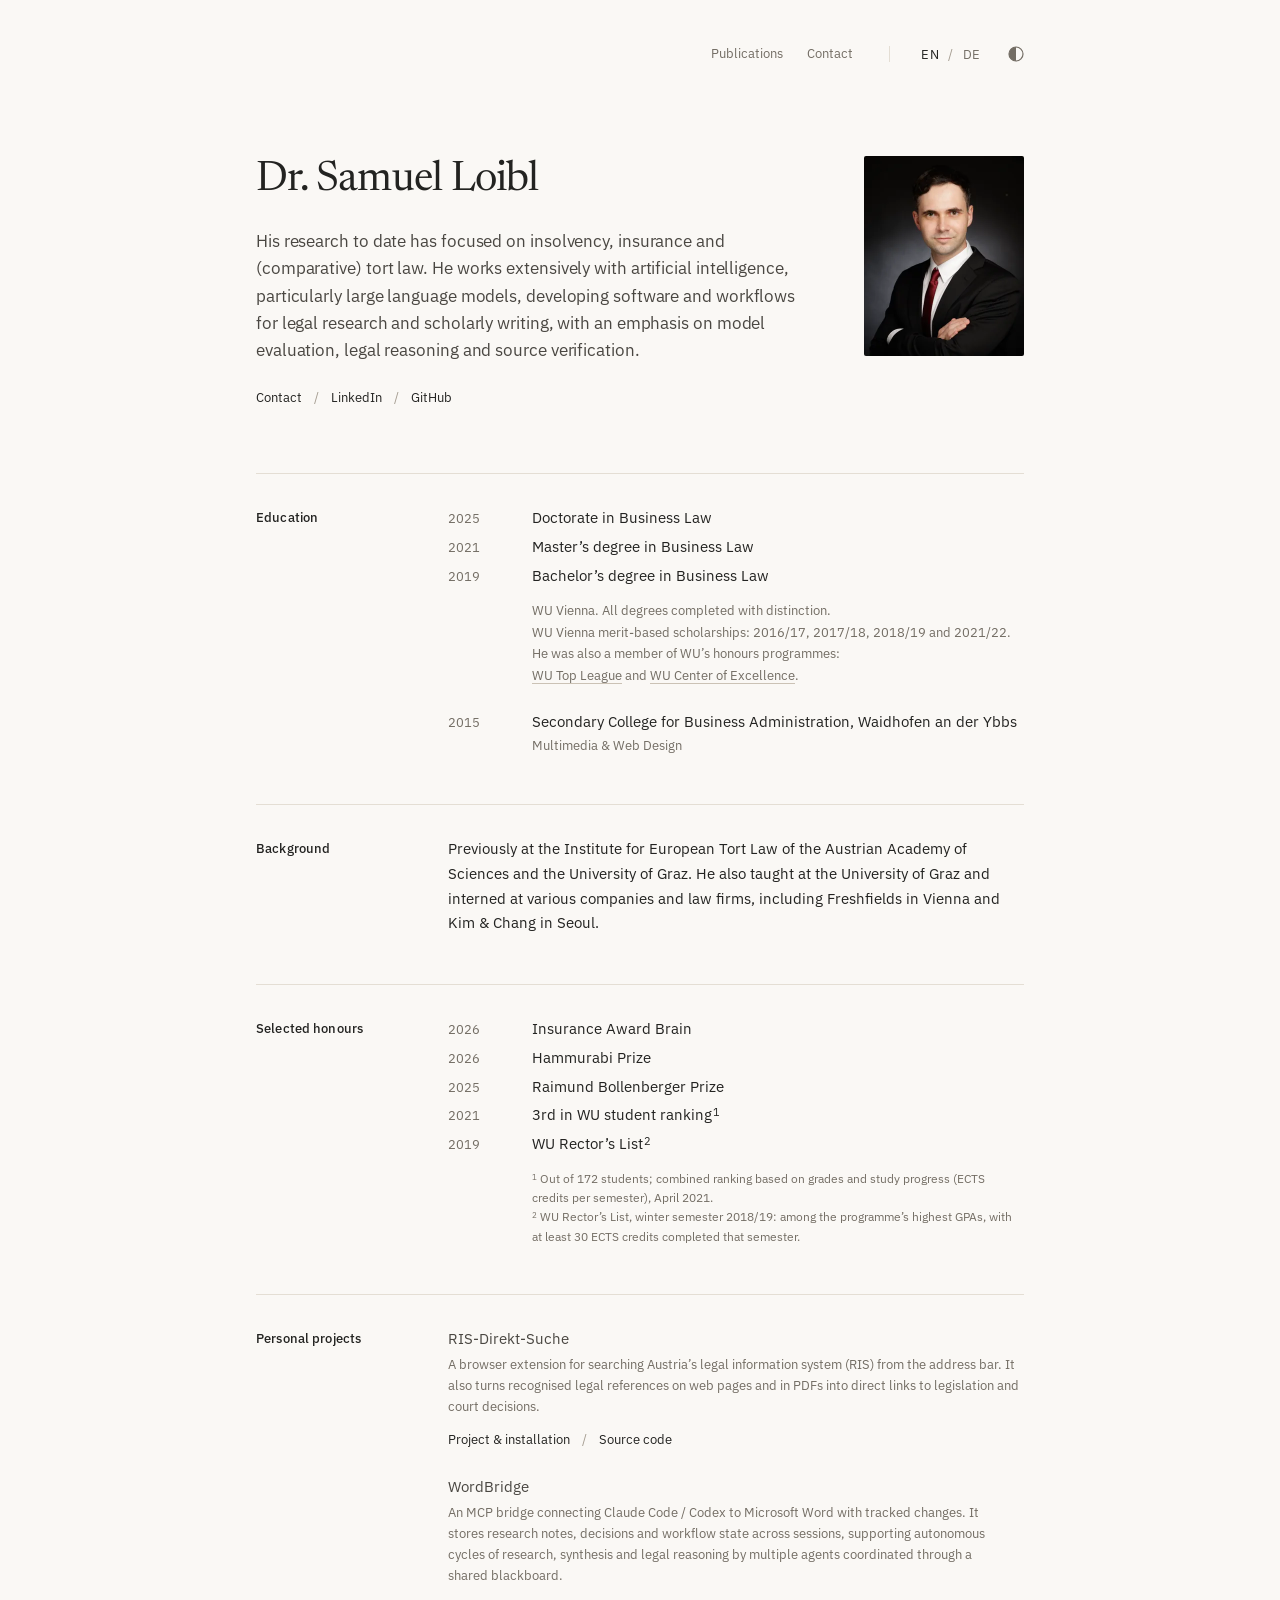
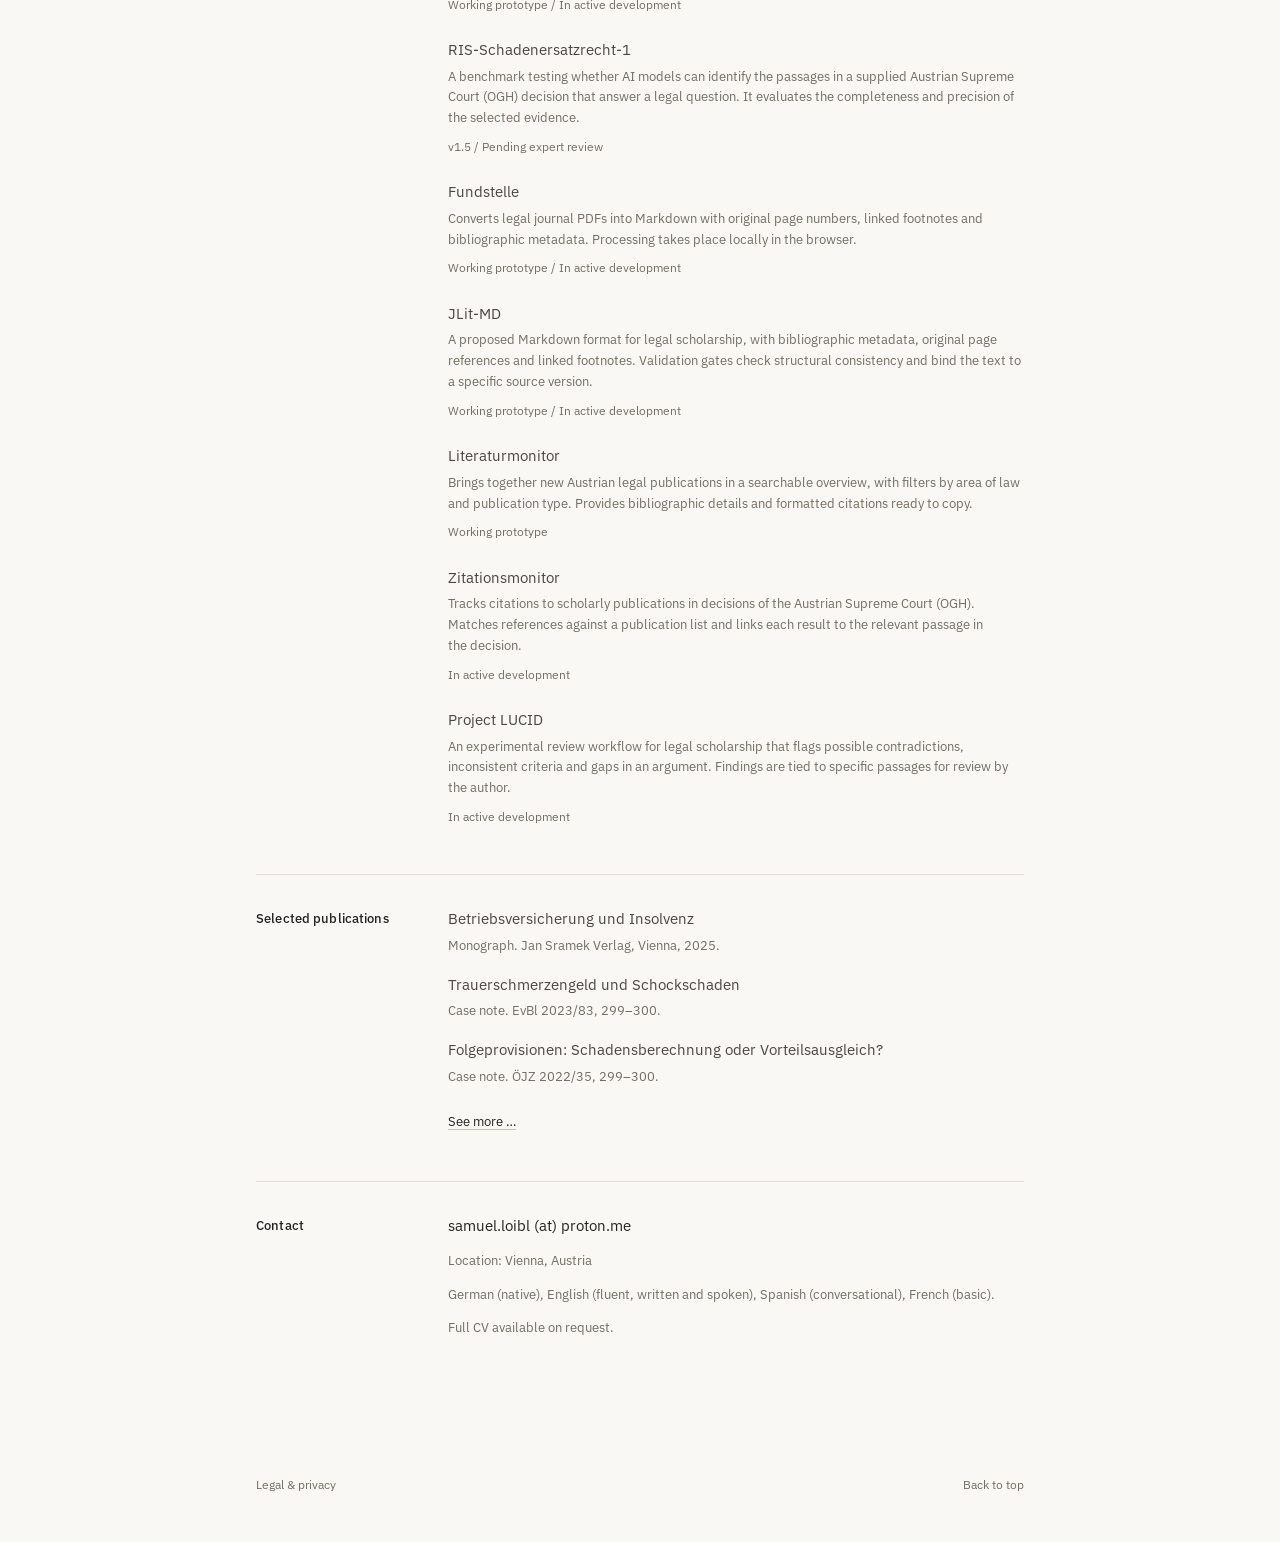
==== commit 8ebadc3f: "Add Literaturmonitor and Zitationsmonitor to personal projects" ====
--- a/index.html
+++ b/index.html
@@ -2,7 +2,7 @@
 <html lang="en"><head><meta charset="utf-8"><meta name="viewport" content="width=device-width, initial-scale=1">
 <meta http-equiv="Content-Security-Policy" content="default-src &#x27;self&#x27;; script-src &#x27;self&#x27; &#x27;sha256-1EBSZMq3tw6TobYhyd/L2dE8TTDBQzNN4M6pTHFcVWs=&#x27;; style-src &#x27;self&#x27;; img-src &#x27;self&#x27;; font-src &#x27;self&#x27;; connect-src &#x27;self&#x27;; object-src &#x27;none&#x27;; base-uri &#x27;none&#x27;; form-action &#x27;none&#x27;; frame-src &#x27;none&#x27;"><meta name="referrer" content="no-referrer">
 <title>Dr. Samuel Loibl | Law &amp; AI</title><meta name="description" content="Dr. Samuel Loibl – law, AI and personal software projects. Research background in insolvency, insurance and (comparative) tort law."><meta name="author" content="Samuel Loibl"><meta name="theme-color" content="#faf8f5"><script>try{if(localStorage.getItem('theme')==='dark')document.documentElement.dataset.theme='dark'}catch(e){}</script><meta name="robots" content="index, follow, max-image-preview:large">
-<link rel="canonical" href="https://samuelloibl.github.io/"><link rel="alternate" hreflang="en" href="https://samuelloibl.github.io/"><link rel="alternate" hreflang="de" href="https://samuelloibl.github.io/de/"><link rel="alternate" hreflang="x-default" href="https://samuelloibl.github.io/"><link rel="icon" href="/assets/monogram.svg" type="image/svg+xml"><link rel="preload" href="/assets/ibm-plex-sans-latin.woff2" as="font" type="font/woff2" crossorigin><link rel="preload" href="/assets/newsreader-latin.woff2" as="font" type="font/woff2" crossorigin><link rel="stylesheet" href="/styles.css?v=317d11c8c264">
+<link rel="canonical" href="https://samuelloibl.github.io/"><link rel="alternate" hreflang="en" href="https://samuelloibl.github.io/"><link rel="alternate" hreflang="de" href="https://samuelloibl.github.io/de/"><link rel="alternate" hreflang="x-default" href="https://samuelloibl.github.io/"><link rel="icon" href="/assets/monogram.svg" type="image/svg+xml"><link rel="preload" href="/assets/ibm-plex-sans-latin.woff2" as="font" type="font/woff2" crossorigin><link rel="preload" href="/assets/newsreader-latin.woff2" as="font" type="font/woff2" crossorigin><link rel="stylesheet" href="/styles.css?v=f3673f4a734e">
 <meta property="og:type" content="website"><meta property="og:title" content="Dr. Samuel Loibl | Law &amp; AI"><meta property="og:description" content="Dr. Samuel Loibl – law, AI and personal software projects. Research background in insolvency, insurance and (comparative) tort law."><meta property="og:url" content="https://samuelloibl.github.io/"><meta property="og:site_name" content="Samuel Loibl"><meta property="og:locale" content="en_GB"><meta property="og:image" content="https://samuelloibl.github.io/assets/social-card.png"><meta property="og:image:width" content="1200"><meta property="og:image:height" content="630"><meta property="og:image:alt" content="Dr. Samuel Loibl"><meta name="twitter:card" content="summary_large_image">
 <script type="application/ld+json">{"@context": "https://schema.org", "@graph": [{"@type": "WebSite", "@id": "https://samuelloibl.github.io/#website", "name": "Samuel Loibl", "url": "https://samuelloibl.github.io/", "inLanguage": ["en", "de"]}, {"@type": "ProfilePage", "@id": "https://samuelloibl.github.io/#profile", "url": "https://samuelloibl.github.io/", "inLanguage": "en", "mainEntity": {"@type": "Person", "@id": "https://samuelloibl.github.io/#person", "name": "Samuel Loibl", "honorificPrefix": "Dr.", "url": "https://samuelloibl.github.io/", "description": "Dr. Samuel Loibl – law, AI and personal software projects. Research background in insolvency, insurance and (comparative) tort law.", "image": "https://samuelloibl.github.io/assets/samuel-loibl-portrait.webp", "sameAs": ["https://www.linkedin.com/in/samuel-loibl-91526b163/", "https://github.com/infinitelearning1"], "alumniOf": {"@type": "CollegeOrUniversity", "name": "Wirtschaftsuniversität Wien"}}}]}</script><script type="module" src="/assets/site.js?v=b00cd8faa18a"></script></head><body><div class="site-shell"><a class="skip-link" href="#main">Skip to content</a><header class="site-header"><nav aria-label="Main navigation"><a href="/publications/">Publications</a><a href="/#kontakt">Contact</a><span class="language-switch" role="group" aria-label="Language"><a href="/" lang="en" hreflang="en" aria-current="true">EN</a><span aria-hidden="true">/</span><a href="/de/" lang="de" hreflang="de">DE</a></span><button class="theme-toggle" type="button" aria-pressed="false" aria-label="Dark mode" title="Dark mode" hidden><svg viewBox="0 0 16 16" aria-hidden="true"><circle cx="8" cy="8" r="7" fill="none" stroke="currentColor" stroke-width="1.2"/><path d="M8 1a7 7 0 0 0 0 14z" fill="currentColor"/></svg></button></nav></header><main id="main"><section class="intro" aria-labelledby="intro-title">
   <div class="intro-copy"><h1 id="intro-title">Dr.&nbsp;Samuel Loibl</h1><p class="lead">His research to date has focused on insolvency, insurance and (comparative) tort law. He works extensively with artificial intelligence, particularly large language models, developing software and workflows for legal research and scholarly writing, with an emphasis on model evaluation, legal reasoning and source verification.</p><div class="text-links"><a href="#kontakt">Contact</a><span aria-hidden="true">/</span><a href="https://www.linkedin.com/in/samuel-loibl-91526b163/">LinkedIn</a><span aria-hidden="true">/</span><a href="https://github.com/infinitelearning1">GitHub</a></div></div><figure class="portrait"><img src="/assets/samuel-loibl-portrait.webp" srcset="/assets/samuel-loibl-portrait-320.webp 320w, /assets/samuel-loibl-portrait.webp 480w" sizes="(max-width: 560px) 104px, 160px" alt="Samuel Loibl" width="480" height="600" decoding="async" fetchpriority="high"></figure>
@@ -11,7 +11,7 @@
 <section class="row" aria-labelledby="education-title"><h2 class="row-label" id="education-title">Education</h2><div class="row-body"><dl class="timeline"><div><dt>Doctorate in Business Law</dt><dd><time datetime="2025">2025</time></dd></div><div><dt>Master’s degree in Business Law</dt><dd><time datetime="2021">2021</time></dd></div><div><dt>Bachelor’s degree in Business Law</dt><dd><time datetime="2019">2019</time></dd></div></dl><p class="row-note education-note">WU Vienna. All degrees completed with distinction.<br>WU Vienna merit-based scholarships: 2016/17, 2017/18, 2018/19 and 2021/22.<br>He was also a member of WU’s honours programmes: <a href="https://www.wu.ac.at/studierende/mein-studium/bachelorguide/bachelorguide-fuer-deutschsprachige-programme/foerderprogramme/wu-top-league/admission">WU Top League</a> and <a href="https://www.wu.ac.at/coe">WU Center of Excellence</a>.</p><dl class="timeline timeline-earlier"><div><dt>Secondary College for Business Administration, Waidhofen an der Ybbs<span class="timeline-detail">Multimedia &amp; Web Design</span></dt><dd><time datetime="2015">2015</time></dd></div></dl></div></section>
 <section class="row" aria-labelledby="background-title"><h2 class="row-label" id="background-title">Background</h2><div class="row-body"><p>Previously at the Institute for European Tort Law of the Austrian Academy of Sciences and the University of Graz. He also taught at the University of Graz and interned at various companies and law firms, including Freshfields in Vienna and Kim &amp; Chang in Seoul.</p></div></section>
 <section class="row" aria-labelledby="honours-title"><h2 class="row-label" id="honours-title">Selected honours</h2><div class="row-body"><dl class="timeline"><div><dt>Insurance Award Brain</dt><dd>2026</dd></div><div><dt>Hammurabi Prize</dt><dd>2026</dd></div><div><dt>Raimund Bollenberger Prize</dt><dd>2025</dd></div><div><dt>3rd in WU student ranking<sup>1</sup></dt><dd>2021</dd></div><div><dt>WU Rector’s List<sup>2</sup></dt><dd>2019</dd></div></dl><p class="row-note footnote"><sup>1</sup> Out of 172 students; combined ranking based on grades and study progress (ECTS credits per semester), April 2021.<br><sup>2</sup> WU Rector’s List, winter semester 2018/19: among the programme’s highest GPAs, with at least 30 ECTS credits completed that semester.</p></div></section>
-<section class="row" id="projekte" aria-labelledby="projects-title"><h2 class="row-label" id="projects-title">Personal projects</h2><div class="row-body"><article class="entry"><h3 class="entry-title"><a href="https://infinitelearning1.github.io/ris-direkt-suche/">RIS-Direkt-Suche</a></h3><p class="entry-description">A browser extension for searching Austria’s legal information system (RIS) from the address bar. It also turns recognised legal references on web pages and in PDFs into direct links to legislation and court decisions.</p><div class="text-links"><a href="https://infinitelearning1.github.io/ris-direkt-suche/">Project &amp; installation</a><span aria-hidden="true">/</span><a href="https://github.com/infinitelearning1/ris-direkt-suche">Source code</a></div></article><article class="entry"><h3 class="entry-title">WordBridge</h3><p class="entry-description">An MCP bridge connecting <span class="keep-together">Claude Code / Codex</span> to <span class="keep-together">Microsoft Word</span> with tracked changes. It stores research notes, decisions and workflow state across sessions, supporting autonomous cycles of research, synthesis and legal reasoning by multiple agents coordinated through a shared blackboard.</p><p class="entry-status">Working prototype / In active development</p></article><article class="entry"><h3 class="entry-title">RIS-Schadenersatzrecht-1</h3><p class="entry-description">A benchmark testing whether AI models can identify the passages in a supplied Austrian Supreme Court (OGH) decision that answer a legal question. It evaluates the completeness and precision of the selected evidence.</p><p class="entry-status">v1.5 / Pending expert review</p></article><article class="entry"><h3 class="entry-title">Fundstelle</h3><p class="entry-description">Converts legal journal PDFs into Markdown with original page numbers, linked footnotes and bibliographic metadata. Processing takes place locally in the browser.</p><p class="entry-status">Working prototype / In active development</p></article><article class="entry"><h3 class="entry-title">JLit-MD</h3><p class="entry-description">A proposed Markdown format for legal scholarship, with bibliographic metadata, original page references and linked footnotes. Validation gates check structural consistency and bind the text to a specific source version.</p><p class="entry-status">Working prototype / In active development</p></article><article class="entry"><h3 class="entry-title">Project LUCID</h3><p class="entry-description">An experimental review workflow for legal scholarship that flags possible contradictions, inconsistent criteria and gaps in an argument. Findings are tied to specific passages for review by the author.</p><p class="entry-status">In active development</p></article></div></section>
+<section class="row" id="projekte" aria-labelledby="projects-title"><h2 class="row-label" id="projects-title">Personal projects</h2><div class="row-body"><article class="entry"><h3 class="entry-title"><a href="https://infinitelearning1.github.io/ris-direkt-suche/">RIS-Direkt-Suche</a></h3><p class="entry-description">A browser extension for searching Austria’s legal information system (RIS) from the address bar. It also turns recognised legal references on web pages and in PDFs into direct links to legislation and court decisions.</p><div class="text-links"><a href="https://infinitelearning1.github.io/ris-direkt-suche/">Project &amp; installation</a><span aria-hidden="true">/</span><a href="https://github.com/infinitelearning1/ris-direkt-suche">Source code</a></div></article><article class="entry"><h3 class="entry-title">WordBridge</h3><p class="entry-description">An MCP bridge connecting <span class="keep-together">Claude Code / Codex</span> to <span class="keep-together">Microsoft Word</span> with tracked changes. It stores research notes, decisions and workflow state across sessions, supporting autonomous cycles of research, synthesis and legal reasoning by multiple agents coordinated through a shared blackboard.</p><p class="entry-status">Working prototype / In active development</p></article><article class="entry"><h3 class="entry-title">RIS-Schadenersatzrecht-1</h3><p class="entry-description">A benchmark testing whether AI models can identify the passages in a supplied Austrian Supreme Court (OGH) decision that answer a legal question. It evaluates the completeness and precision of the selected evidence.</p><p class="entry-status">v1.5 / Pending expert review</p></article><article class="entry"><h3 class="entry-title">Fundstelle</h3><p class="entry-description">Converts legal journal PDFs into Markdown with original page numbers, linked footnotes and bibliographic metadata. Processing takes place locally in the browser.</p><p class="entry-status">Working prototype / In active development</p></article><article class="entry"><h3 class="entry-title">JLit-MD</h3><p class="entry-description">A proposed Markdown format for legal scholarship, with bibliographic metadata, original page references and linked footnotes. Validation gates check structural consistency and bind the text to a specific source version.</p><p class="entry-status">Working prototype / In active development</p></article><article class="entry"><h3 class="entry-title">Literaturmonitor</h3><p class="entry-description">Brings together new Austrian legal publications in a searchable overview, with filters by area of law and publication type. Provides bibliographic details and formatted citations ready to copy.</p><p class="entry-status">Working prototype</p></article><article class="entry"><h3 class="entry-title">Zitationsmonitor</h3><p class="entry-description">Tracks citations to scholarly publications in decisions of the Austrian Supreme Court (OGH). Matches references against a publication list and links each result to the relevant passage in the decision.</p><p class="entry-status">In active development</p></article><article class="entry"><h3 class="entry-title">Project LUCID</h3><p class="entry-description">An experimental review workflow for legal scholarship that flags possible contradictions, inconsistent criteria and gaps in an argument. Findings are tied to specific passages for review by the author.</p><p class="entry-status">In active development</p></article></div></section>
 <section class="row" id="publikationen" aria-labelledby="publications-title"><h2 class="row-label" id="publications-title">Selected publications</h2><div class="row-body"><ul class="publication-list selected-publications"><li class="entry" data-record="P14"><h3 class="entry-title" lang="de"><a href="https://www.jan-sramek-verlag.at/buch/978-3-7097-0396-0/">Betriebsversicherung und Insolvenz</a></h3><p class="entry-meta">Monograph. Jan Sramek Verlag, Vienna, 2025.</p></li><li class="entry" data-record="P06"><h3 class="entry-title" lang="de">Trauerschmerzengeld und Schockschaden</h3><p class="entry-meta">Case note. EvBl 2023/83, 299–300.</p></li><li class="entry" data-record="P05"><h3 class="entry-title" lang="de">Folgeprovisionen: Schadensberechnung oder Vorteilsausgleich?</h3><p class="entry-meta">Case note. ÖJZ 2022/35, 299–300.</p></li></ul><div class="publication-links"><a class="publication-more" href="/publications/" aria-label="See more publications and talks">See more …</a></div></div></section>
 <section class="row contact" id="kontakt" aria-labelledby="contact-title" data-nosnippet><h2 class="row-label" id="contact-title">Contact</h2><div class="row-body"><p class="email-text">samuel.loibl (at) proton.me</p><p class="row-note location-note">Location: <span class="location-value keep-together">Vienna, Austria</span></p><p class="row-note language-note">German (native), English (fluent, written and spoken), Spanish (conversational), French (basic).</p><p class="row-note">Full CV available on request.</p></div></section>
 </div>
--- a/styles.css
+++ b/styles.css
@@ -506,7 +506,7 @@
   .timeline + .education-note { padding-left: 0; }
   .site-header { padding-block: var(--s-4) var(--s-2); }
   .site-header.has-wordmark { flex-wrap: wrap; row-gap: 0; }
-  .site-header.has-wordmark nav { flex-basis: 100%; margin-left: 0; justify-content: flex-start; }
+  .site-header.has-wordmark nav { flex-basis: 100%; margin-left: 0; }
   .site-header nav { align-items: center; column-gap: var(--s-3); }
   .language-switch { align-items: center; gap: 0; margin-left: 0; padding-left: var(--s-2); }
   .theme-toggle { flex: 0 0 2.75rem; margin-inline: 0 -0.5rem; }
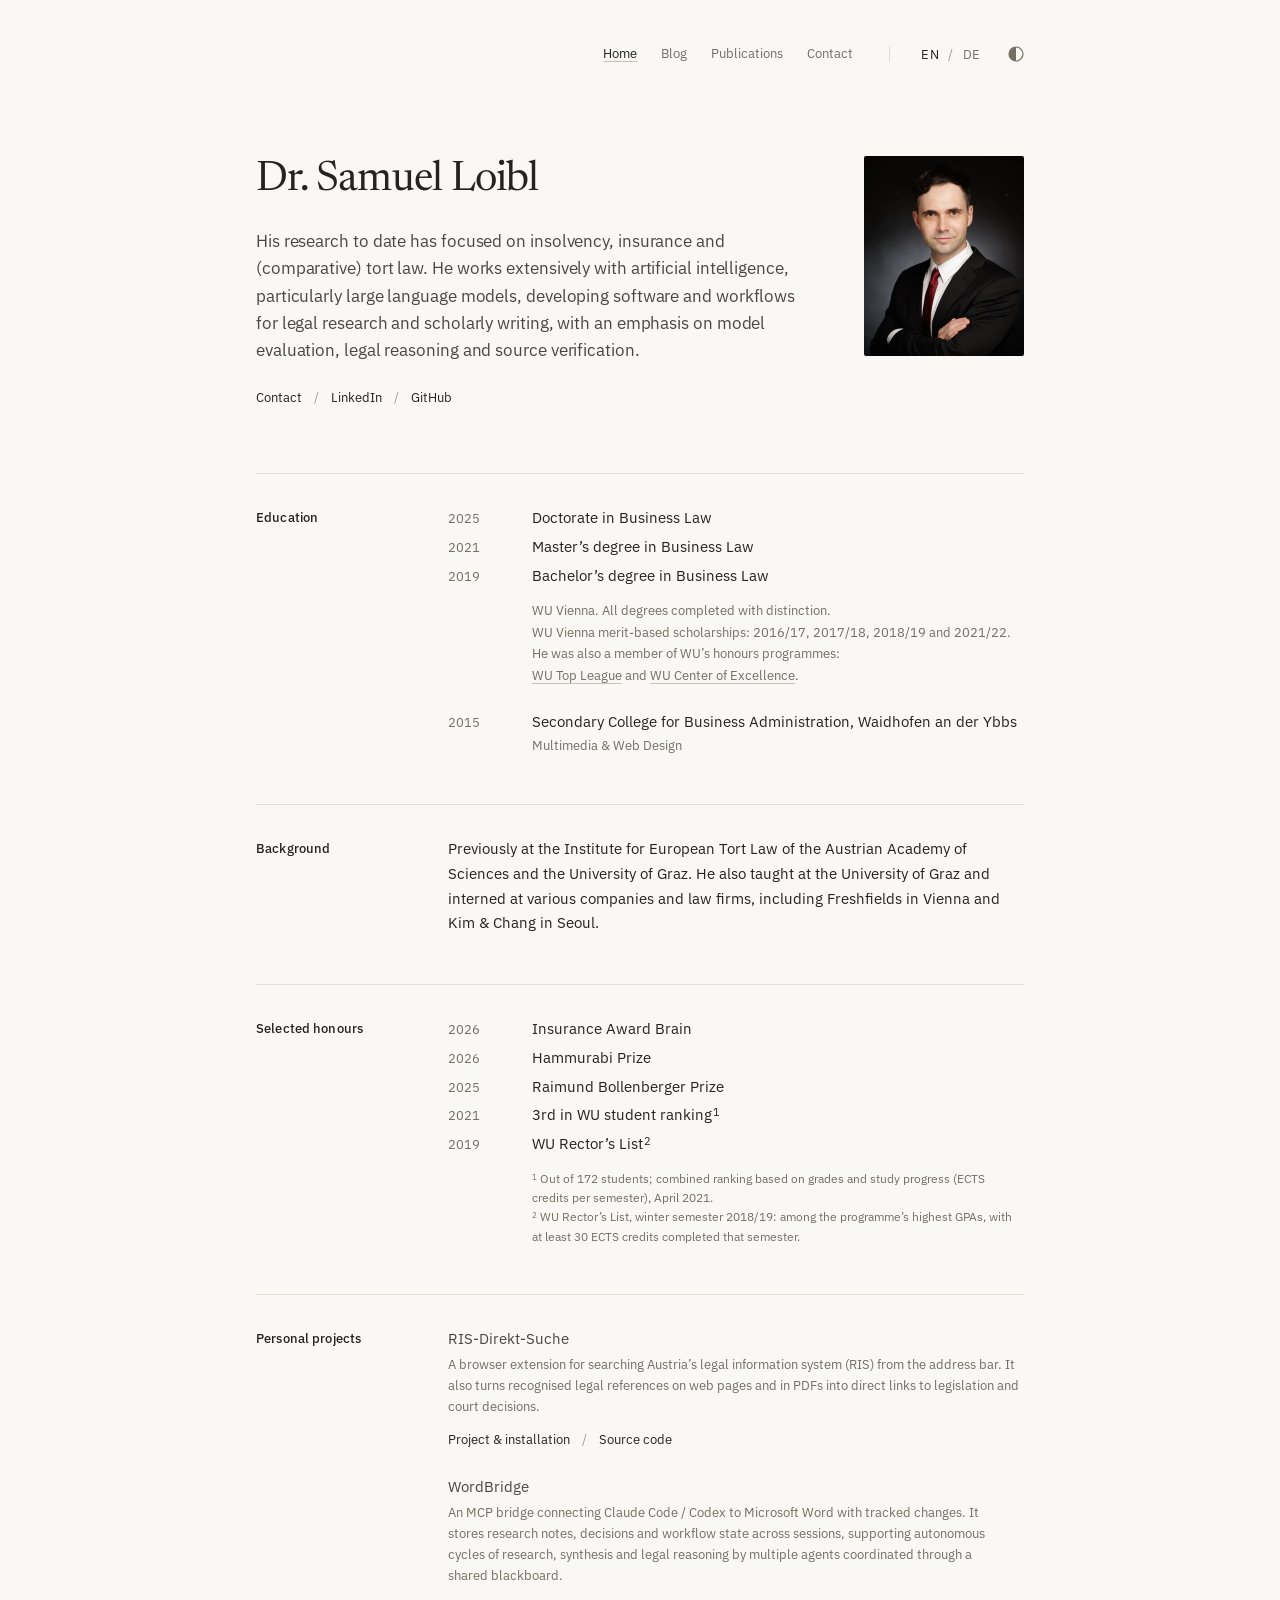
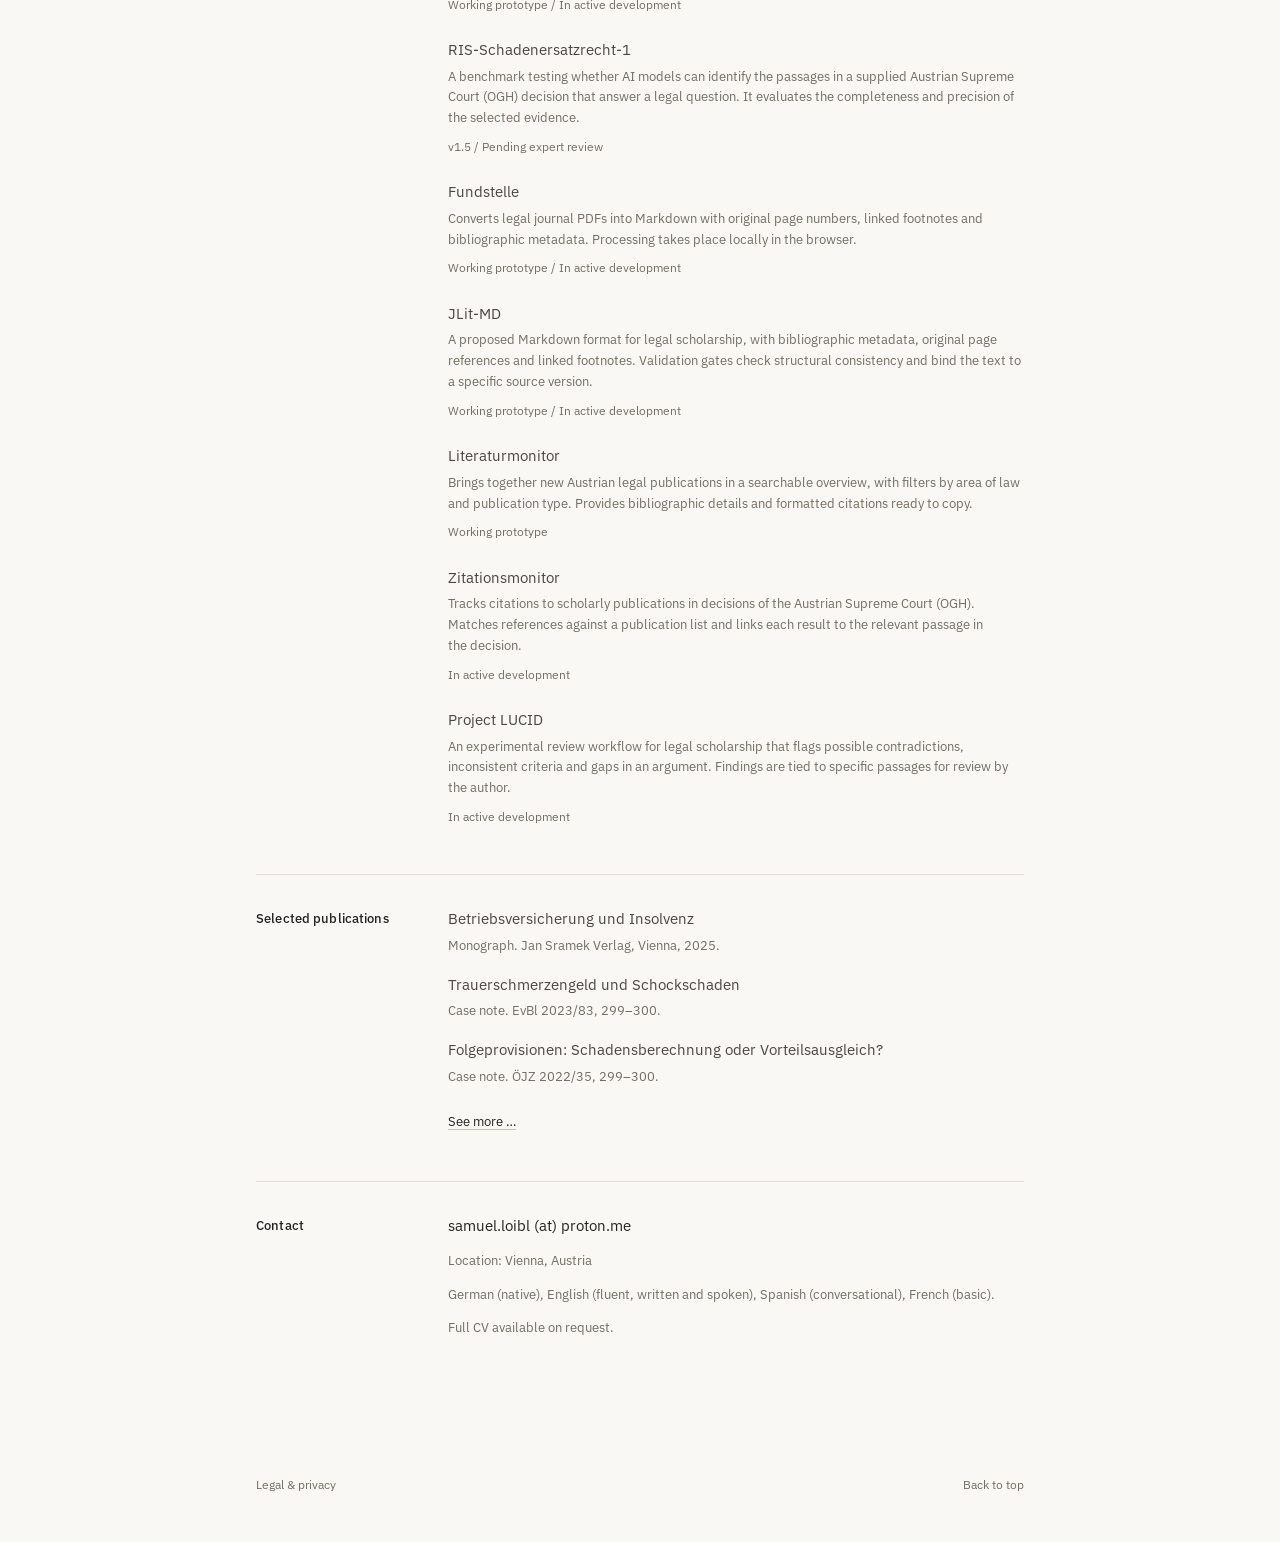
==== commit 7d446616: "Publish Harness2 BenGER article and bilingual blog navigation" ====
--- a/index.html
+++ b/index.html
@@ -4,7 +4,7 @@
 <title>Dr. Samuel Loibl | Law &amp; AI</title><meta name="description" content="Dr. Samuel Loibl – law, AI and personal software projects. Research background in insolvency, insurance and (comparative) tort law."><meta name="author" content="Samuel Loibl"><meta name="theme-color" content="#faf8f5"><script>try{if(localStorage.getItem('theme')==='dark')document.documentElement.dataset.theme='dark'}catch(e){}</script><meta name="robots" content="index, follow, max-image-preview:large">
 <link rel="canonical" href="https://samuelloibl.github.io/"><link rel="alternate" hreflang="en" href="https://samuelloibl.github.io/"><link rel="alternate" hreflang="de" href="https://samuelloibl.github.io/de/"><link rel="alternate" hreflang="x-default" href="https://samuelloibl.github.io/"><link rel="icon" href="/assets/monogram.svg" type="image/svg+xml"><link rel="preload" href="/assets/ibm-plex-sans-latin.woff2" as="font" type="font/woff2" crossorigin><link rel="preload" href="/assets/newsreader-latin.woff2" as="font" type="font/woff2" crossorigin><link rel="stylesheet" href="/styles.css?v=f3673f4a734e">
 <meta property="og:type" content="website"><meta property="og:title" content="Dr. Samuel Loibl | Law &amp; AI"><meta property="og:description" content="Dr. Samuel Loibl – law, AI and personal software projects. Research background in insolvency, insurance and (comparative) tort law."><meta property="og:url" content="https://samuelloibl.github.io/"><meta property="og:site_name" content="Samuel Loibl"><meta property="og:locale" content="en_GB"><meta property="og:image" content="https://samuelloibl.github.io/assets/social-card.png"><meta property="og:image:width" content="1200"><meta property="og:image:height" content="630"><meta property="og:image:alt" content="Dr. Samuel Loibl"><meta name="twitter:card" content="summary_large_image">
-<script type="application/ld+json">{"@context": "https://schema.org", "@graph": [{"@type": "WebSite", "@id": "https://samuelloibl.github.io/#website", "name": "Samuel Loibl", "url": "https://samuelloibl.github.io/", "inLanguage": ["en", "de"]}, {"@type": "ProfilePage", "@id": "https://samuelloibl.github.io/#profile", "url": "https://samuelloibl.github.io/", "inLanguage": "en", "mainEntity": {"@type": "Person", "@id": "https://samuelloibl.github.io/#person", "name": "Samuel Loibl", "honorificPrefix": "Dr.", "url": "https://samuelloibl.github.io/", "description": "Dr. Samuel Loibl – law, AI and personal software projects. Research background in insolvency, insurance and (comparative) tort law.", "image": "https://samuelloibl.github.io/assets/samuel-loibl-portrait.webp", "sameAs": ["https://www.linkedin.com/in/samuel-loibl-91526b163/", "https://github.com/infinitelearning1"], "alumniOf": {"@type": "CollegeOrUniversity", "name": "Wirtschaftsuniversität Wien"}}}]}</script><script type="module" src="/assets/site.js?v=b00cd8faa18a"></script></head><body><div class="site-shell"><a class="skip-link" href="#main">Skip to content</a><header class="site-header"><nav aria-label="Main navigation"><a href="/publications/">Publications</a><a href="/#kontakt">Contact</a><span class="language-switch" role="group" aria-label="Language"><a href="/" lang="en" hreflang="en" aria-current="true">EN</a><span aria-hidden="true">/</span><a href="/de/" lang="de" hreflang="de">DE</a></span><button class="theme-toggle" type="button" aria-pressed="false" aria-label="Dark mode" title="Dark mode" hidden><svg viewBox="0 0 16 16" aria-hidden="true"><circle cx="8" cy="8" r="7" fill="none" stroke="currentColor" stroke-width="1.2"/><path d="M8 1a7 7 0 0 0 0 14z" fill="currentColor"/></svg></button></nav></header><main id="main"><section class="intro" aria-labelledby="intro-title">
+<script type="application/ld+json">{"@context": "https://schema.org", "@graph": [{"@type": "WebSite", "@id": "https://samuelloibl.github.io/#website", "name": "Samuel Loibl", "url": "https://samuelloibl.github.io/", "inLanguage": ["en", "de"]}, {"@type": "ProfilePage", "@id": "https://samuelloibl.github.io/#profile", "url": "https://samuelloibl.github.io/", "inLanguage": "en", "mainEntity": {"@type": "Person", "@id": "https://samuelloibl.github.io/#person", "name": "Samuel Loibl", "honorificPrefix": "Dr.", "url": "https://samuelloibl.github.io/", "description": "Dr. Samuel Loibl – law, AI and personal software projects. Research background in insolvency, insurance and (comparative) tort law.", "image": "https://samuelloibl.github.io/assets/samuel-loibl-portrait.webp", "sameAs": ["https://www.linkedin.com/in/samuel-loibl-91526b163/", "https://github.com/infinitelearning1"], "alumniOf": {"@type": "CollegeOrUniversity", "name": "Wirtschaftsuniversität Wien"}}}]}</script><script type="module" src="/assets/site.js?v=b00cd8faa18a"></script></head><body><div class="site-shell"><a class="skip-link" href="#main">Skip to content</a><header class="site-header"><nav aria-label="Main navigation"><a href="/" aria-current="page">Home</a><a href="/blog/">Blog</a><a href="/publications/">Publications</a><a href="/#kontakt">Contact</a><span class="language-switch" role="group" aria-label="Language"><a href="/" lang="en" hreflang="en" aria-current="true">EN</a><span aria-hidden="true">/</span><a href="/de/" lang="de" hreflang="de">DE</a></span><button class="theme-toggle" type="button" aria-pressed="false" aria-label="Dark mode" title="Dark mode" hidden><svg viewBox="0 0 16 16" aria-hidden="true"><circle cx="8" cy="8" r="7" fill="none" stroke="currentColor" stroke-width="1.2"/><path d="M8 1a7 7 0 0 0 0 14z" fill="currentColor"/></svg></button></nav></header><main id="main"><section class="intro" aria-labelledby="intro-title">
   <div class="intro-copy"><h1 id="intro-title">Dr.&nbsp;Samuel Loibl</h1><p class="lead">His research to date has focused on insolvency, insurance and (comparative) tort law. He works extensively with artificial intelligence, particularly large language models, developing software and workflows for legal research and scholarly writing, with an emphasis on model evaluation, legal reasoning and source verification.</p><div class="text-links"><a href="#kontakt">Contact</a><span aria-hidden="true">/</span><a href="https://www.linkedin.com/in/samuel-loibl-91526b163/">LinkedIn</a><span aria-hidden="true">/</span><a href="https://github.com/infinitelearning1">GitHub</a></div></div><figure class="portrait"><img src="/assets/samuel-loibl-portrait.webp" srcset="/assets/samuel-loibl-portrait-320.webp 320w, /assets/samuel-loibl-portrait.webp 480w" sizes="(max-width: 560px) 104px, 160px" alt="Samuel Loibl" width="480" height="600" decoding="async" fetchpriority="high"></figure>
 </section>
 <div class="register" id="profil">
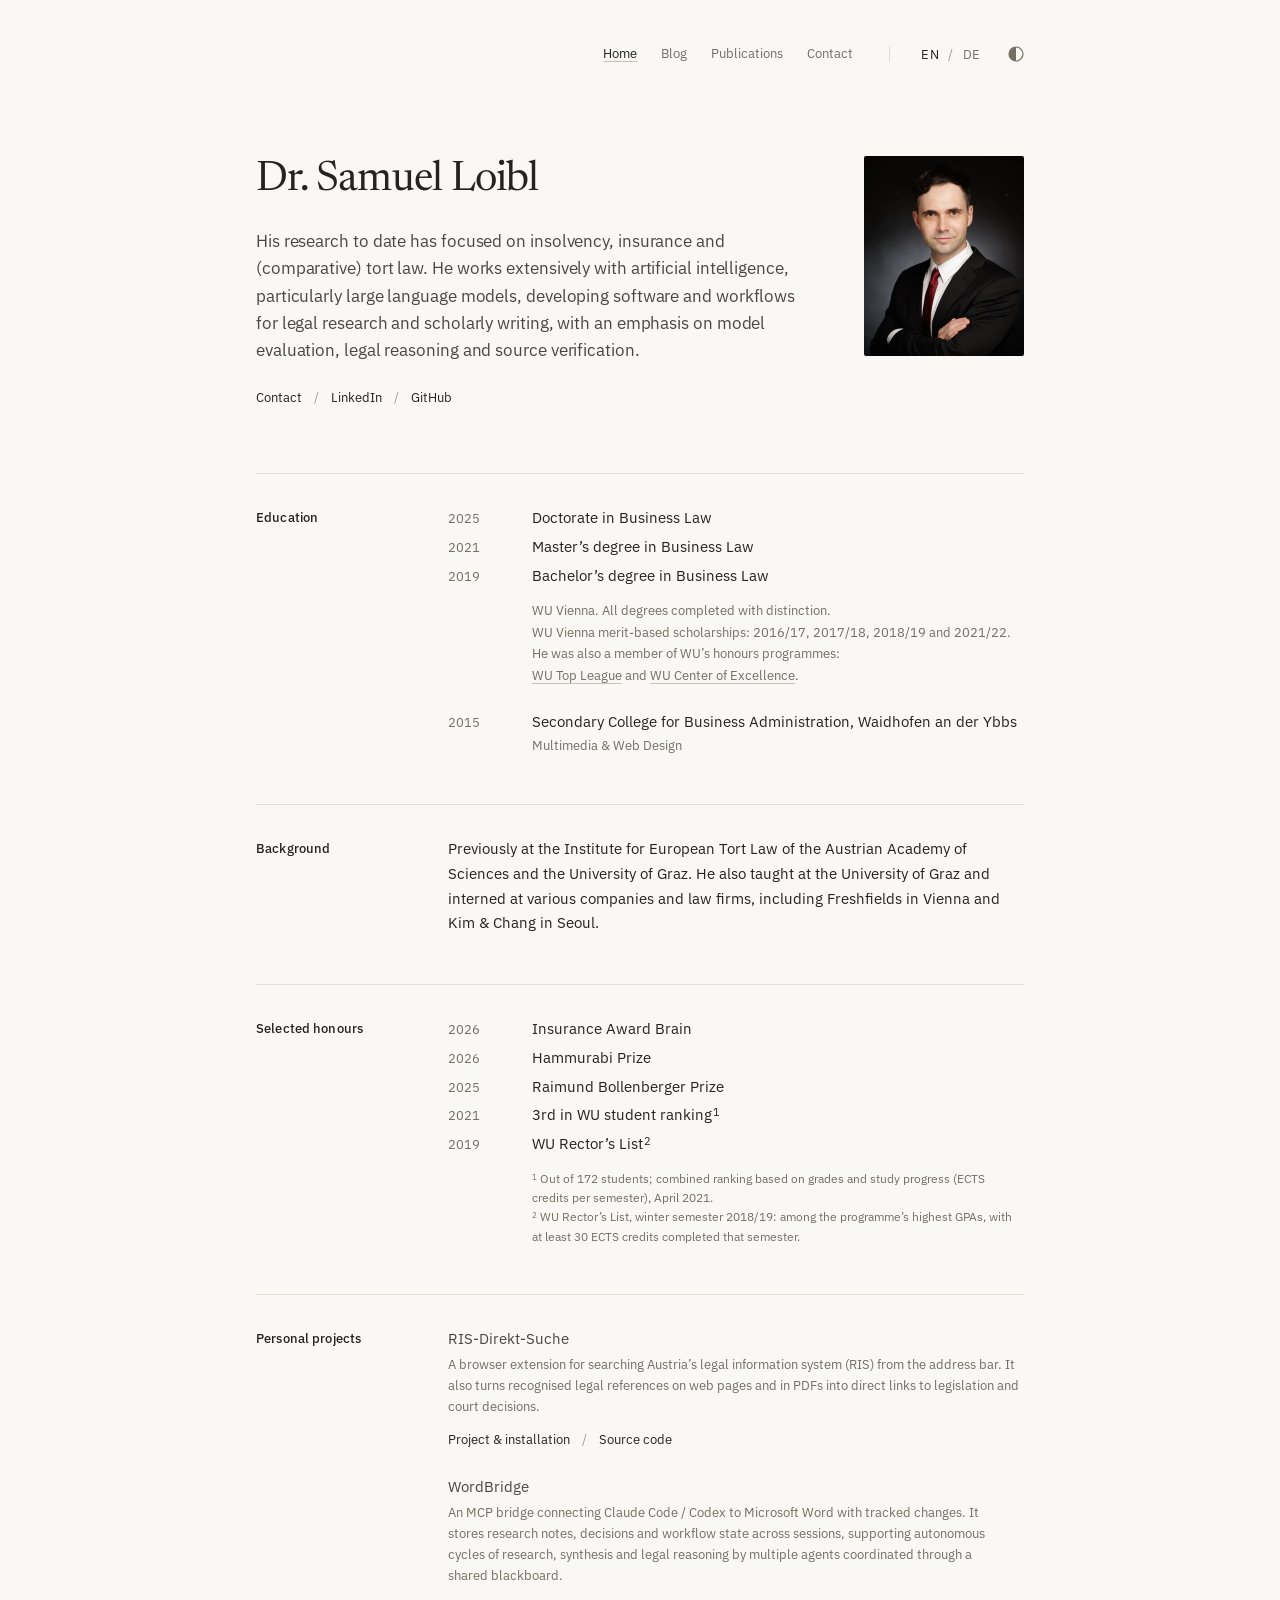
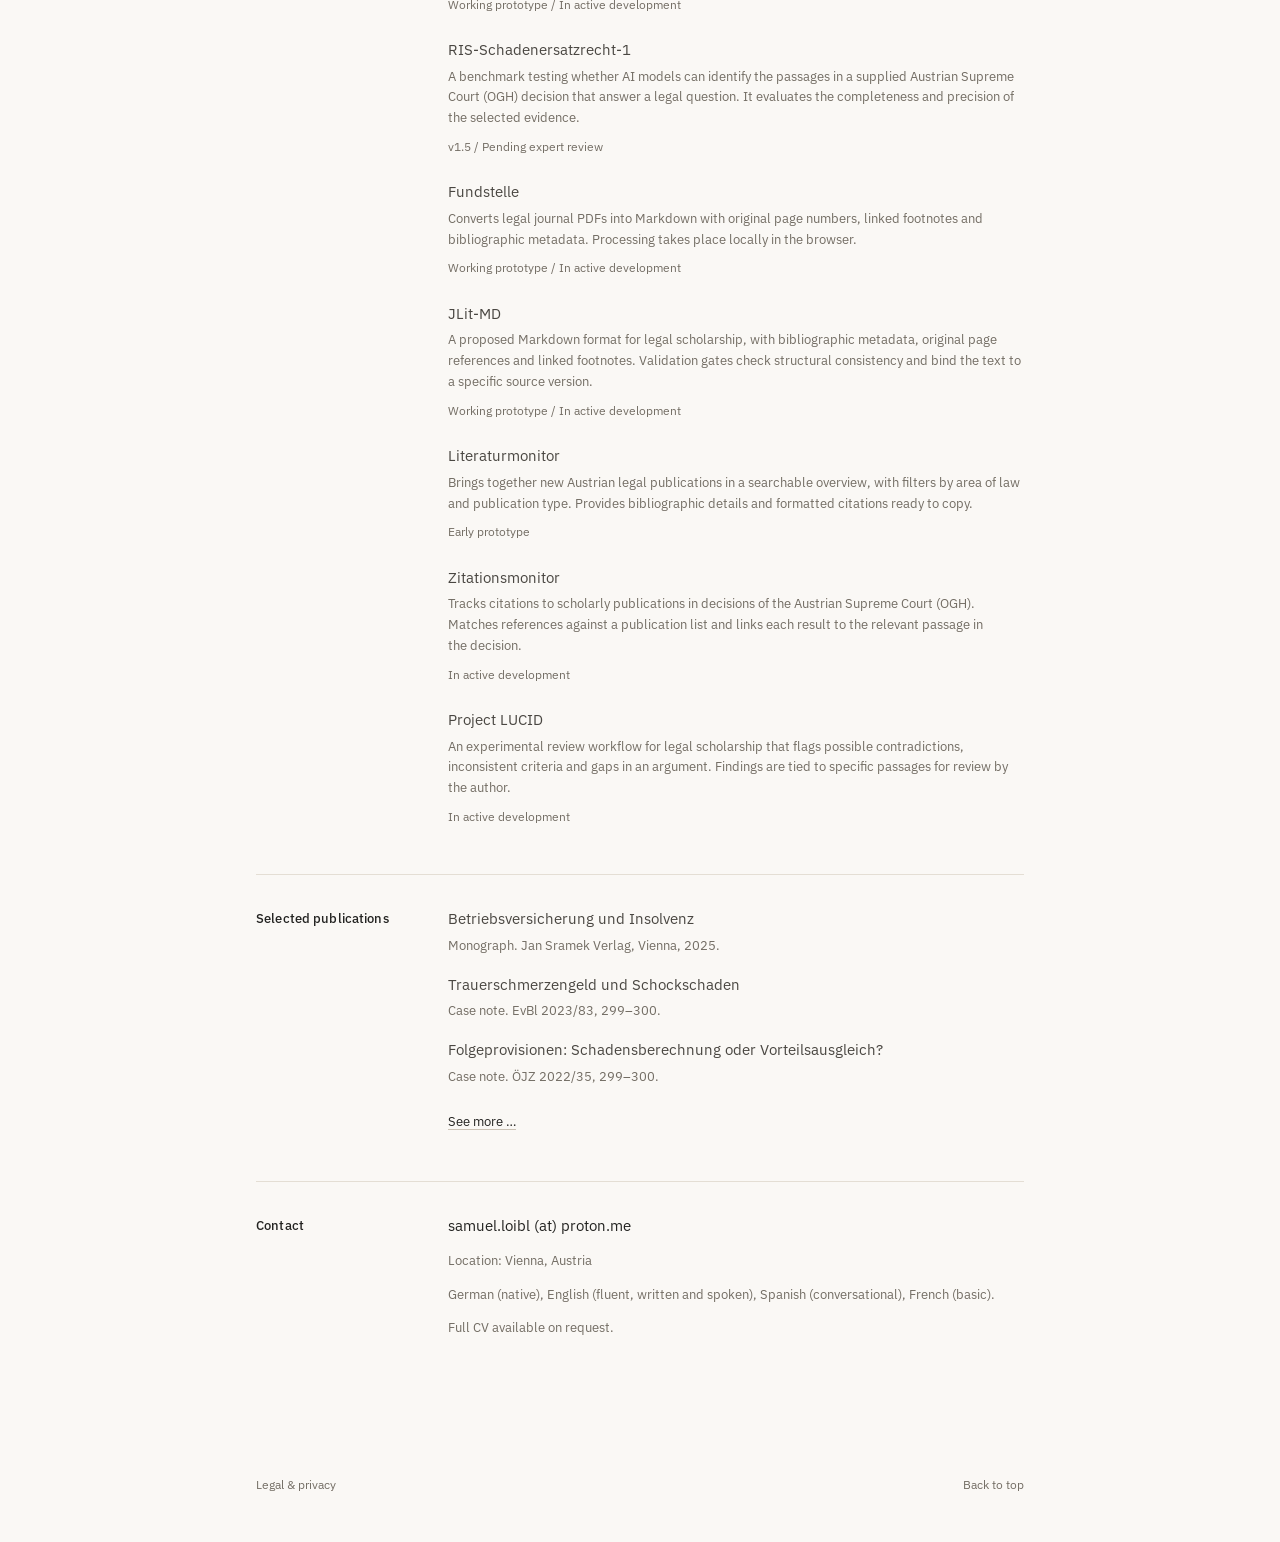
==== commit f52240a6: "Mark Literaturmonitor as an early prototype" ====
--- a/index.html
+++ b/index.html
@@ -11,7 +11,7 @@
 <section class="row" aria-labelledby="education-title"><h2 class="row-label" id="education-title">Education</h2><div class="row-body"><dl class="timeline"><div><dt>Doctorate in Business Law</dt><dd><time datetime="2025">2025</time></dd></div><div><dt>Master’s degree in Business Law</dt><dd><time datetime="2021">2021</time></dd></div><div><dt>Bachelor’s degree in Business Law</dt><dd><time datetime="2019">2019</time></dd></div></dl><p class="row-note education-note">WU Vienna. All degrees completed with distinction.<br>WU Vienna merit-based scholarships: 2016/17, 2017/18, 2018/19 and 2021/22.<br>He was also a member of WU’s honours programmes: <a href="https://www.wu.ac.at/studierende/mein-studium/bachelorguide/bachelorguide-fuer-deutschsprachige-programme/foerderprogramme/wu-top-league/admission">WU Top League</a> and <a href="https://www.wu.ac.at/coe">WU Center of Excellence</a>.</p><dl class="timeline timeline-earlier"><div><dt>Secondary College for Business Administration, Waidhofen an der Ybbs<span class="timeline-detail">Multimedia &amp; Web Design</span></dt><dd><time datetime="2015">2015</time></dd></div></dl></div></section>
 <section class="row" aria-labelledby="background-title"><h2 class="row-label" id="background-title">Background</h2><div class="row-body"><p>Previously at the Institute for European Tort Law of the Austrian Academy of Sciences and the University of Graz. He also taught at the University of Graz and interned at various companies and law firms, including Freshfields in Vienna and Kim &amp; Chang in Seoul.</p></div></section>
 <section class="row" aria-labelledby="honours-title"><h2 class="row-label" id="honours-title">Selected honours</h2><div class="row-body"><dl class="timeline"><div><dt>Insurance Award Brain</dt><dd>2026</dd></div><div><dt>Hammurabi Prize</dt><dd>2026</dd></div><div><dt>Raimund Bollenberger Prize</dt><dd>2025</dd></div><div><dt>3rd in WU student ranking<sup>1</sup></dt><dd>2021</dd></div><div><dt>WU Rector’s List<sup>2</sup></dt><dd>2019</dd></div></dl><p class="row-note footnote"><sup>1</sup> Out of 172 students; combined ranking based on grades and study progress (ECTS credits per semester), April 2021.<br><sup>2</sup> WU Rector’s List, winter semester 2018/19: among the programme’s highest GPAs, with at least 30 ECTS credits completed that semester.</p></div></section>
-<section class="row" id="projekte" aria-labelledby="projects-title"><h2 class="row-label" id="projects-title">Personal projects</h2><div class="row-body"><article class="entry"><h3 class="entry-title"><a href="https://infinitelearning1.github.io/ris-direkt-suche/">RIS-Direkt-Suche</a></h3><p class="entry-description">A browser extension for searching Austria’s legal information system (RIS) from the address bar. It also turns recognised legal references on web pages and in PDFs into direct links to legislation and court decisions.</p><div class="text-links"><a href="https://infinitelearning1.github.io/ris-direkt-suche/">Project &amp; installation</a><span aria-hidden="true">/</span><a href="https://github.com/infinitelearning1/ris-direkt-suche">Source code</a></div></article><article class="entry"><h3 class="entry-title">WordBridge</h3><p class="entry-description">An MCP bridge connecting <span class="keep-together">Claude Code / Codex</span> to <span class="keep-together">Microsoft Word</span> with tracked changes. It stores research notes, decisions and workflow state across sessions, supporting autonomous cycles of research, synthesis and legal reasoning by multiple agents coordinated through a shared blackboard.</p><p class="entry-status">Working prototype / In active development</p></article><article class="entry"><h3 class="entry-title">RIS-Schadenersatzrecht-1</h3><p class="entry-description">A benchmark testing whether AI models can identify the passages in a supplied Austrian Supreme Court (OGH) decision that answer a legal question. It evaluates the completeness and precision of the selected evidence.</p><p class="entry-status">v1.5 / Pending expert review</p></article><article class="entry"><h3 class="entry-title">Fundstelle</h3><p class="entry-description">Converts legal journal PDFs into Markdown with original page numbers, linked footnotes and bibliographic metadata. Processing takes place locally in the browser.</p><p class="entry-status">Working prototype / In active development</p></article><article class="entry"><h3 class="entry-title">JLit-MD</h3><p class="entry-description">A proposed Markdown format for legal scholarship, with bibliographic metadata, original page references and linked footnotes. Validation gates check structural consistency and bind the text to a specific source version.</p><p class="entry-status">Working prototype / In active development</p></article><article class="entry"><h3 class="entry-title">Literaturmonitor</h3><p class="entry-description">Brings together new Austrian legal publications in a searchable overview, with filters by area of law and publication type. Provides bibliographic details and formatted citations ready to copy.</p><p class="entry-status">Working prototype</p></article><article class="entry"><h3 class="entry-title">Zitationsmonitor</h3><p class="entry-description">Tracks citations to scholarly publications in decisions of the Austrian Supreme Court (OGH). Matches references against a publication list and links each result to the relevant passage in the decision.</p><p class="entry-status">In active development</p></article><article class="entry"><h3 class="entry-title">Project LUCID</h3><p class="entry-description">An experimental review workflow for legal scholarship that flags possible contradictions, inconsistent criteria and gaps in an argument. Findings are tied to specific passages for review by the author.</p><p class="entry-status">In active development</p></article></div></section>
+<section class="row" id="projekte" aria-labelledby="projects-title"><h2 class="row-label" id="projects-title">Personal projects</h2><div class="row-body"><article class="entry"><h3 class="entry-title"><a href="https://infinitelearning1.github.io/ris-direkt-suche/">RIS-Direkt-Suche</a></h3><p class="entry-description">A browser extension for searching Austria’s legal information system (RIS) from the address bar. It also turns recognised legal references on web pages and in PDFs into direct links to legislation and court decisions.</p><div class="text-links"><a href="https://infinitelearning1.github.io/ris-direkt-suche/">Project &amp; installation</a><span aria-hidden="true">/</span><a href="https://github.com/infinitelearning1/ris-direkt-suche">Source code</a></div></article><article class="entry"><h3 class="entry-title">WordBridge</h3><p class="entry-description">An MCP bridge connecting <span class="keep-together">Claude Code / Codex</span> to <span class="keep-together">Microsoft Word</span> with tracked changes. It stores research notes, decisions and workflow state across sessions, supporting autonomous cycles of research, synthesis and legal reasoning by multiple agents coordinated through a shared blackboard.</p><p class="entry-status">Working prototype / In active development</p></article><article class="entry"><h3 class="entry-title">RIS-Schadenersatzrecht-1</h3><p class="entry-description">A benchmark testing whether AI models can identify the passages in a supplied Austrian Supreme Court (OGH) decision that answer a legal question. It evaluates the completeness and precision of the selected evidence.</p><p class="entry-status">v1.5 / Pending expert review</p></article><article class="entry"><h3 class="entry-title">Fundstelle</h3><p class="entry-description">Converts legal journal PDFs into Markdown with original page numbers, linked footnotes and bibliographic metadata. Processing takes place locally in the browser.</p><p class="entry-status">Working prototype / In active development</p></article><article class="entry"><h3 class="entry-title">JLit-MD</h3><p class="entry-description">A proposed Markdown format for legal scholarship, with bibliographic metadata, original page references and linked footnotes. Validation gates check structural consistency and bind the text to a specific source version.</p><p class="entry-status">Working prototype / In active development</p></article><article class="entry"><h3 class="entry-title">Literaturmonitor</h3><p class="entry-description">Brings together new Austrian legal publications in a searchable overview, with filters by area of law and publication type. Provides bibliographic details and formatted citations ready to copy.</p><p class="entry-status">Early prototype</p></article><article class="entry"><h3 class="entry-title">Zitationsmonitor</h3><p class="entry-description">Tracks citations to scholarly publications in decisions of the Austrian Supreme Court (OGH). Matches references against a publication list and links each result to the relevant passage in the decision.</p><p class="entry-status">In active development</p></article><article class="entry"><h3 class="entry-title">Project LUCID</h3><p class="entry-description">An experimental review workflow for legal scholarship that flags possible contradictions, inconsistent criteria and gaps in an argument. Findings are tied to specific passages for review by the author.</p><p class="entry-status">In active development</p></article></div></section>
 <section class="row" id="publikationen" aria-labelledby="publications-title"><h2 class="row-label" id="publications-title">Selected publications</h2><div class="row-body"><ul class="publication-list selected-publications"><li class="entry" data-record="P14"><h3 class="entry-title" lang="de"><a href="https://www.jan-sramek-verlag.at/buch/978-3-7097-0396-0/">Betriebsversicherung und Insolvenz</a></h3><p class="entry-meta">Monograph. Jan Sramek Verlag, Vienna, 2025.</p></li><li class="entry" data-record="P06"><h3 class="entry-title" lang="de">Trauerschmerzengeld und Schockschaden</h3><p class="entry-meta">Case note. EvBl 2023/83, 299–300.</p></li><li class="entry" data-record="P05"><h3 class="entry-title" lang="de">Folgeprovisionen: Schadensberechnung oder Vorteilsausgleich?</h3><p class="entry-meta">Case note. ÖJZ 2022/35, 299–300.</p></li></ul><div class="publication-links"><a class="publication-more" href="/publications/" aria-label="See more publications and talks">See more …</a></div></div></section>
 <section class="row contact" id="kontakt" aria-labelledby="contact-title" data-nosnippet><h2 class="row-label" id="contact-title">Contact</h2><div class="row-body"><p class="email-text">samuel.loibl (at) proton.me</p><p class="row-note location-note">Location: <span class="location-value keep-together">Vienna, Austria</span></p><p class="row-note language-note">German (native), English (fluent, written and spoken), Spanish (conversational), French (basic).</p><p class="row-note">Full CV available on request.</p></div></section>
 </div>
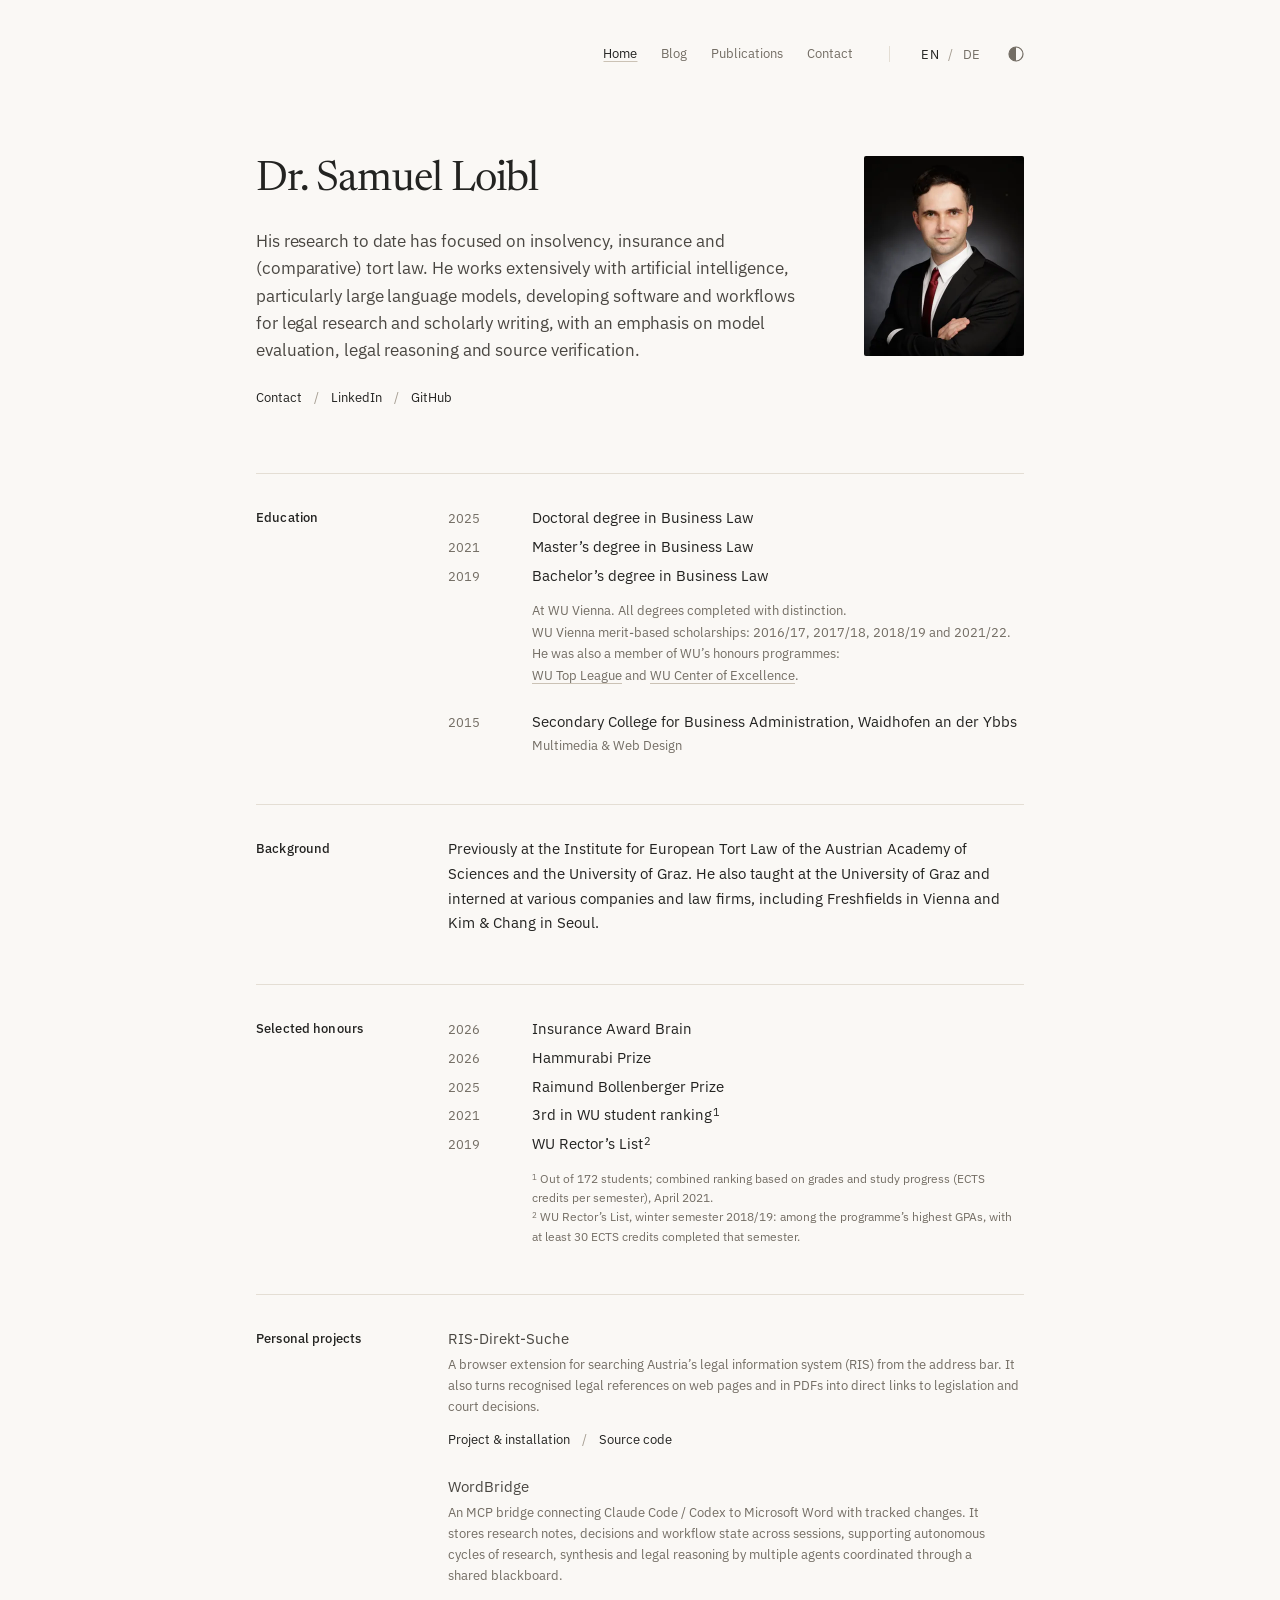
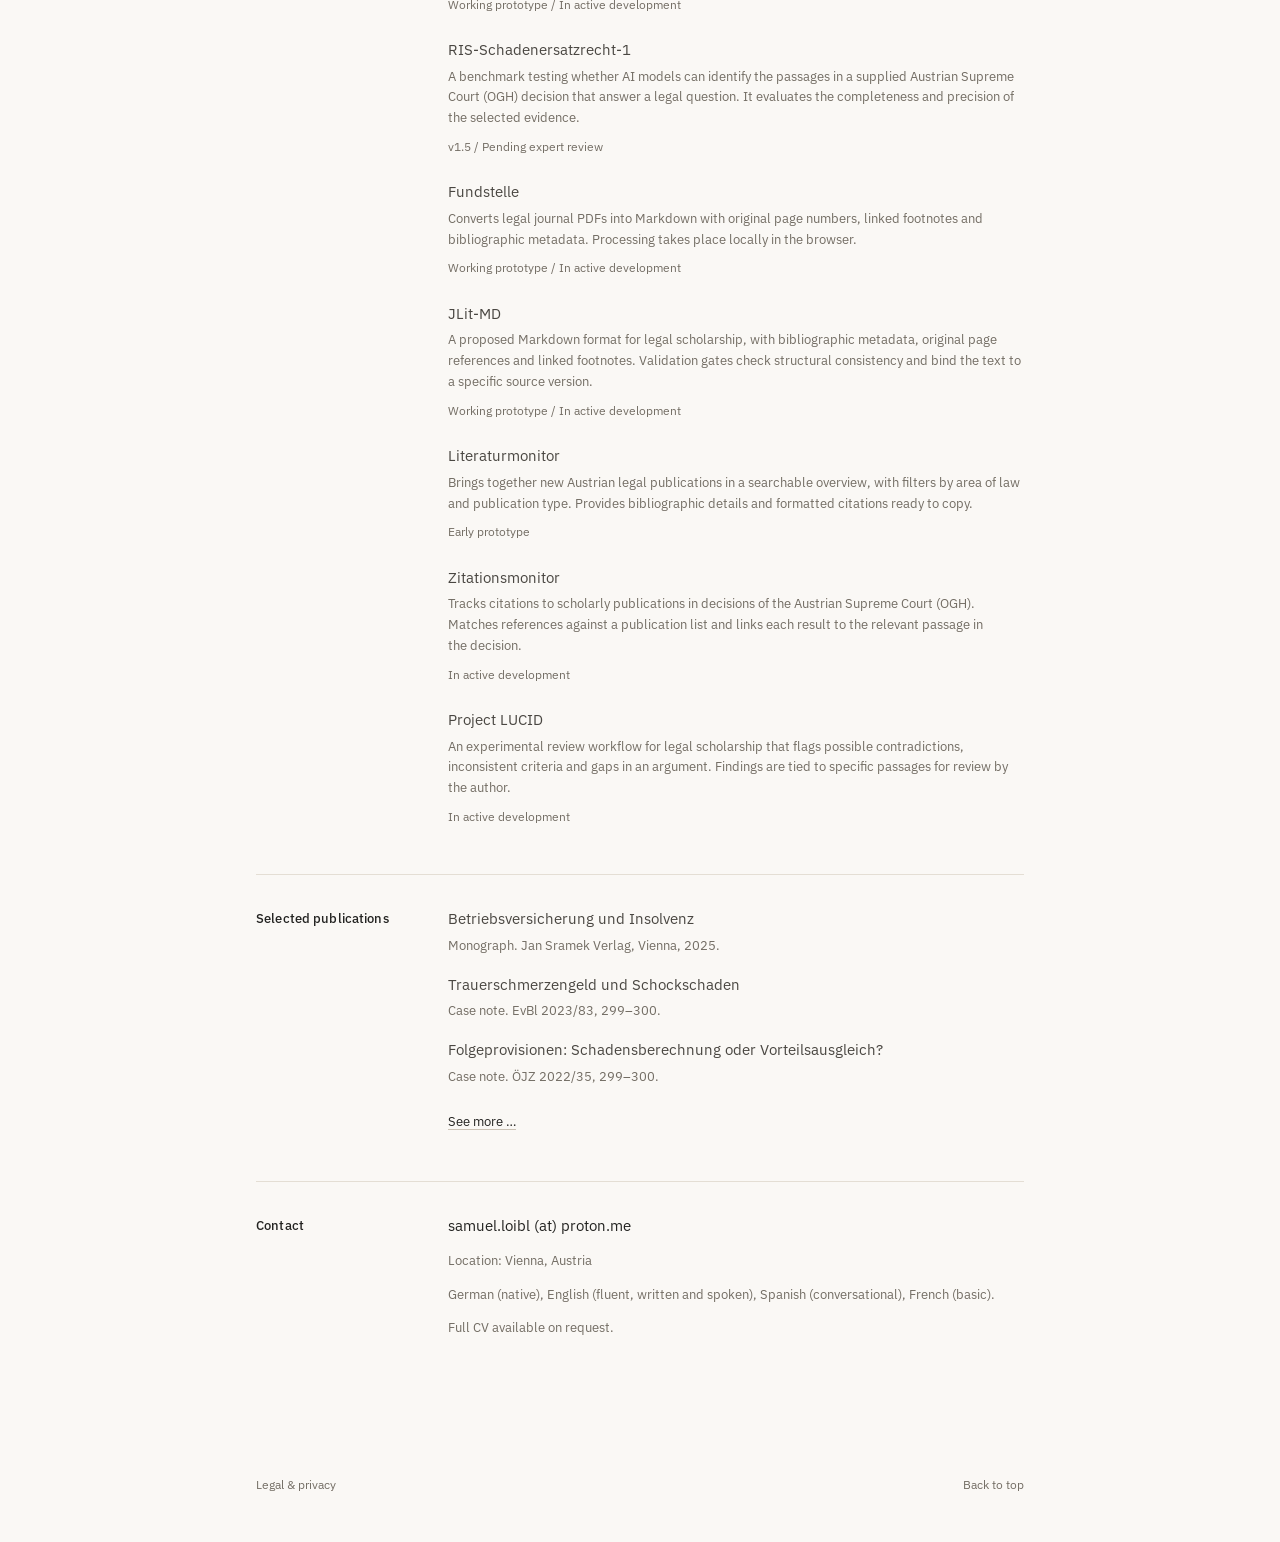
==== commit 12b49169: "Align doctoral degree wording on English profile" ====
--- a/index.html
+++ b/index.html
@@ -8,7 +8,7 @@
   <div class="intro-copy"><h1 id="intro-title">Dr.&nbsp;Samuel Loibl</h1><p class="lead">His research to date has focused on insolvency, insurance and (comparative) tort law. He works extensively with artificial intelligence, particularly large language models, developing software and workflows for legal research and scholarly writing, with an emphasis on model evaluation, legal reasoning and source verification.</p><div class="text-links"><a href="#kontakt">Contact</a><span aria-hidden="true">/</span><a href="https://www.linkedin.com/in/samuel-loibl-91526b163/">LinkedIn</a><span aria-hidden="true">/</span><a href="https://github.com/infinitelearning1">GitHub</a></div></div><figure class="portrait"><img src="/assets/samuel-loibl-portrait.webp" srcset="/assets/samuel-loibl-portrait-320.webp 320w, /assets/samuel-loibl-portrait.webp 480w" sizes="(max-width: 560px) 104px, 160px" alt="Samuel Loibl" width="480" height="600" decoding="async" fetchpriority="high"></figure>
 </section>
 <div class="register" id="profil">
-<section class="row" aria-labelledby="education-title"><h2 class="row-label" id="education-title">Education</h2><div class="row-body"><dl class="timeline"><div><dt>Doctorate in Business Law</dt><dd><time datetime="2025">2025</time></dd></div><div><dt>Master’s degree in Business Law</dt><dd><time datetime="2021">2021</time></dd></div><div><dt>Bachelor’s degree in Business Law</dt><dd><time datetime="2019">2019</time></dd></div></dl><p class="row-note education-note">WU Vienna. All degrees completed with distinction.<br>WU Vienna merit-based scholarships: 2016/17, 2017/18, 2018/19 and 2021/22.<br>He was also a member of WU’s honours programmes: <a href="https://www.wu.ac.at/studierende/mein-studium/bachelorguide/bachelorguide-fuer-deutschsprachige-programme/foerderprogramme/wu-top-league/admission">WU Top League</a> and <a href="https://www.wu.ac.at/coe">WU Center of Excellence</a>.</p><dl class="timeline timeline-earlier"><div><dt>Secondary College for Business Administration, Waidhofen an der Ybbs<span class="timeline-detail">Multimedia &amp; Web Design</span></dt><dd><time datetime="2015">2015</time></dd></div></dl></div></section>
+<section class="row" aria-labelledby="education-title"><h2 class="row-label" id="education-title">Education</h2><div class="row-body"><dl class="timeline"><div><dt>Doctoral degree in Business Law</dt><dd><time datetime="2025">2025</time></dd></div><div><dt>Master’s degree in Business Law</dt><dd><time datetime="2021">2021</time></dd></div><div><dt>Bachelor’s degree in Business Law</dt><dd><time datetime="2019">2019</time></dd></div></dl><p class="row-note education-note">At WU Vienna. All degrees completed with distinction.<br>WU Vienna merit-based scholarships: 2016/17, 2017/18, 2018/19 and 2021/22.<br>He was also a member of WU’s honours programmes: <a href="https://www.wu.ac.at/studierende/mein-studium/bachelorguide/bachelorguide-fuer-deutschsprachige-programme/foerderprogramme/wu-top-league/admission">WU Top League</a> and <a href="https://www.wu.ac.at/coe">WU Center of Excellence</a>.</p><dl class="timeline timeline-earlier"><div><dt>Secondary College for Business Administration, Waidhofen an der Ybbs<span class="timeline-detail">Multimedia &amp; Web Design</span></dt><dd><time datetime="2015">2015</time></dd></div></dl></div></section>
 <section class="row" aria-labelledby="background-title"><h2 class="row-label" id="background-title">Background</h2><div class="row-body"><p>Previously at the Institute for European Tort Law of the Austrian Academy of Sciences and the University of Graz. He also taught at the University of Graz and interned at various companies and law firms, including Freshfields in Vienna and Kim &amp; Chang in Seoul.</p></div></section>
 <section class="row" aria-labelledby="honours-title"><h2 class="row-label" id="honours-title">Selected honours</h2><div class="row-body"><dl class="timeline"><div><dt>Insurance Award Brain</dt><dd>2026</dd></div><div><dt>Hammurabi Prize</dt><dd>2026</dd></div><div><dt>Raimund Bollenberger Prize</dt><dd>2025</dd></div><div><dt>3rd in WU student ranking<sup>1</sup></dt><dd>2021</dd></div><div><dt>WU Rector’s List<sup>2</sup></dt><dd>2019</dd></div></dl><p class="row-note footnote"><sup>1</sup> Out of 172 students; combined ranking based on grades and study progress (ECTS credits per semester), April 2021.<br><sup>2</sup> WU Rector’s List, winter semester 2018/19: among the programme’s highest GPAs, with at least 30 ECTS credits completed that semester.</p></div></section>
 <section class="row" id="projekte" aria-labelledby="projects-title"><h2 class="row-label" id="projects-title">Personal projects</h2><div class="row-body"><article class="entry"><h3 class="entry-title"><a href="https://infinitelearning1.github.io/ris-direkt-suche/">RIS-Direkt-Suche</a></h3><p class="entry-description">A browser extension for searching Austria’s legal information system (RIS) from the address bar. It also turns recognised legal references on web pages and in PDFs into direct links to legislation and court decisions.</p><div class="text-links"><a href="https://infinitelearning1.github.io/ris-direkt-suche/">Project &amp; installation</a><span aria-hidden="true">/</span><a href="https://github.com/infinitelearning1/ris-direkt-suche">Source code</a></div></article><article class="entry"><h3 class="entry-title">WordBridge</h3><p class="entry-description">An MCP bridge connecting <span class="keep-together">Claude Code / Codex</span> to <span class="keep-together">Microsoft Word</span> with tracked changes. It stores research notes, decisions and workflow state across sessions, supporting autonomous cycles of research, synthesis and legal reasoning by multiple agents coordinated through a shared blackboard.</p><p class="entry-status">Working prototype / In active development</p></article><article class="entry"><h3 class="entry-title">RIS-Schadenersatzrecht-1</h3><p class="entry-description">A benchmark testing whether AI models can identify the passages in a supplied Austrian Supreme Court (OGH) decision that answer a legal question. It evaluates the completeness and precision of the selected evidence.</p><p class="entry-status">v1.5 / Pending expert review</p></article><article class="entry"><h3 class="entry-title">Fundstelle</h3><p class="entry-description">Converts legal journal PDFs into Markdown with original page numbers, linked footnotes and bibliographic metadata. Processing takes place locally in the browser.</p><p class="entry-status">Working prototype / In active development</p></article><article class="entry"><h3 class="entry-title">JLit-MD</h3><p class="entry-description">A proposed Markdown format for legal scholarship, with bibliographic metadata, original page references and linked footnotes. Validation gates check structural consistency and bind the text to a specific source version.</p><p class="entry-status">Working prototype / In active development</p></article><article class="entry"><h3 class="entry-title">Literaturmonitor</h3><p class="entry-description">Brings together new Austrian legal publications in a searchable overview, with filters by area of law and publication type. Provides bibliographic details and formatted citations ready to copy.</p><p class="entry-status">Early prototype</p></article><article class="entry"><h3 class="entry-title">Zitationsmonitor</h3><p class="entry-description">Tracks citations to scholarly publications in decisions of the Austrian Supreme Court (OGH). Matches references against a publication list and links each result to the relevant passage in the decision.</p><p class="entry-status">In active development</p></article><article class="entry"><h3 class="entry-title">Project LUCID</h3><p class="entry-description">An experimental review workflow for legal scholarship that flags possible contradictions, inconsistent criteria and gaps in an argument. Findings are tied to specific passages for review by the author.</p><p class="entry-status">In active development</p></article></div></section>
